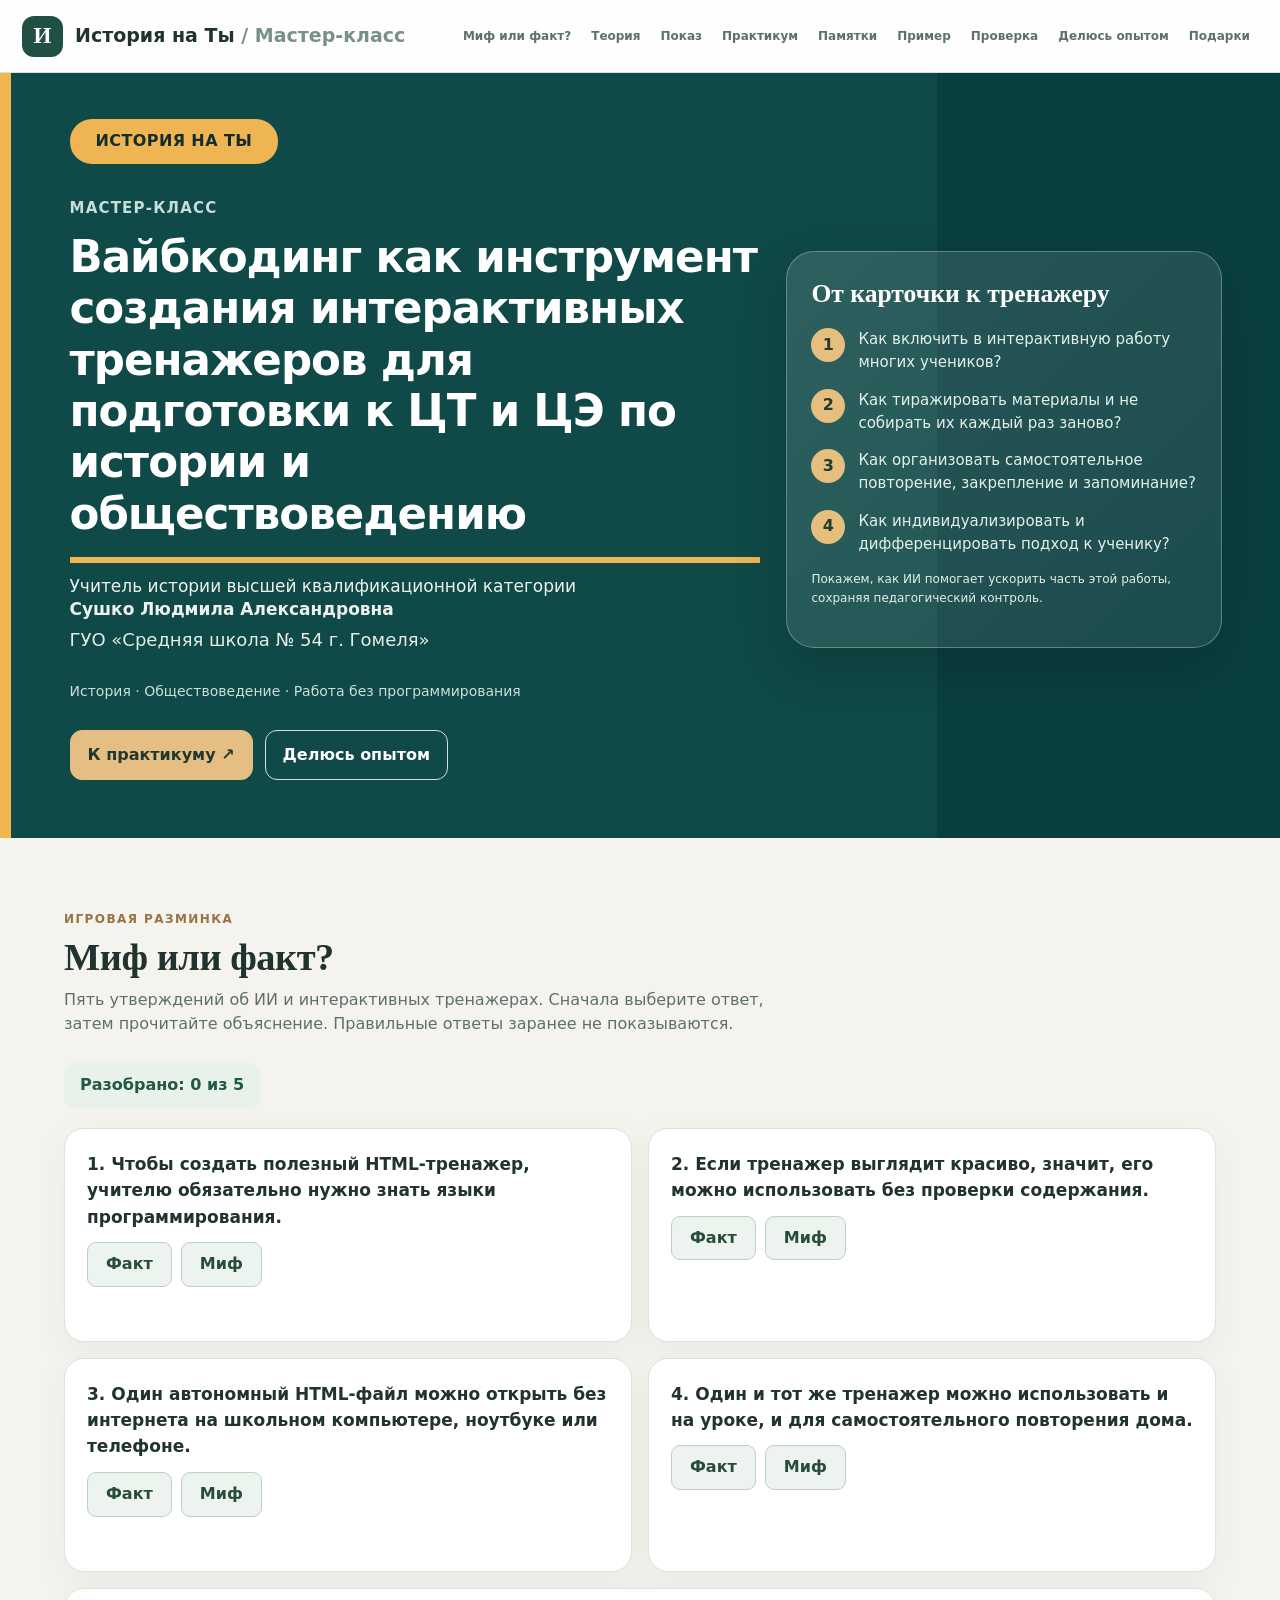
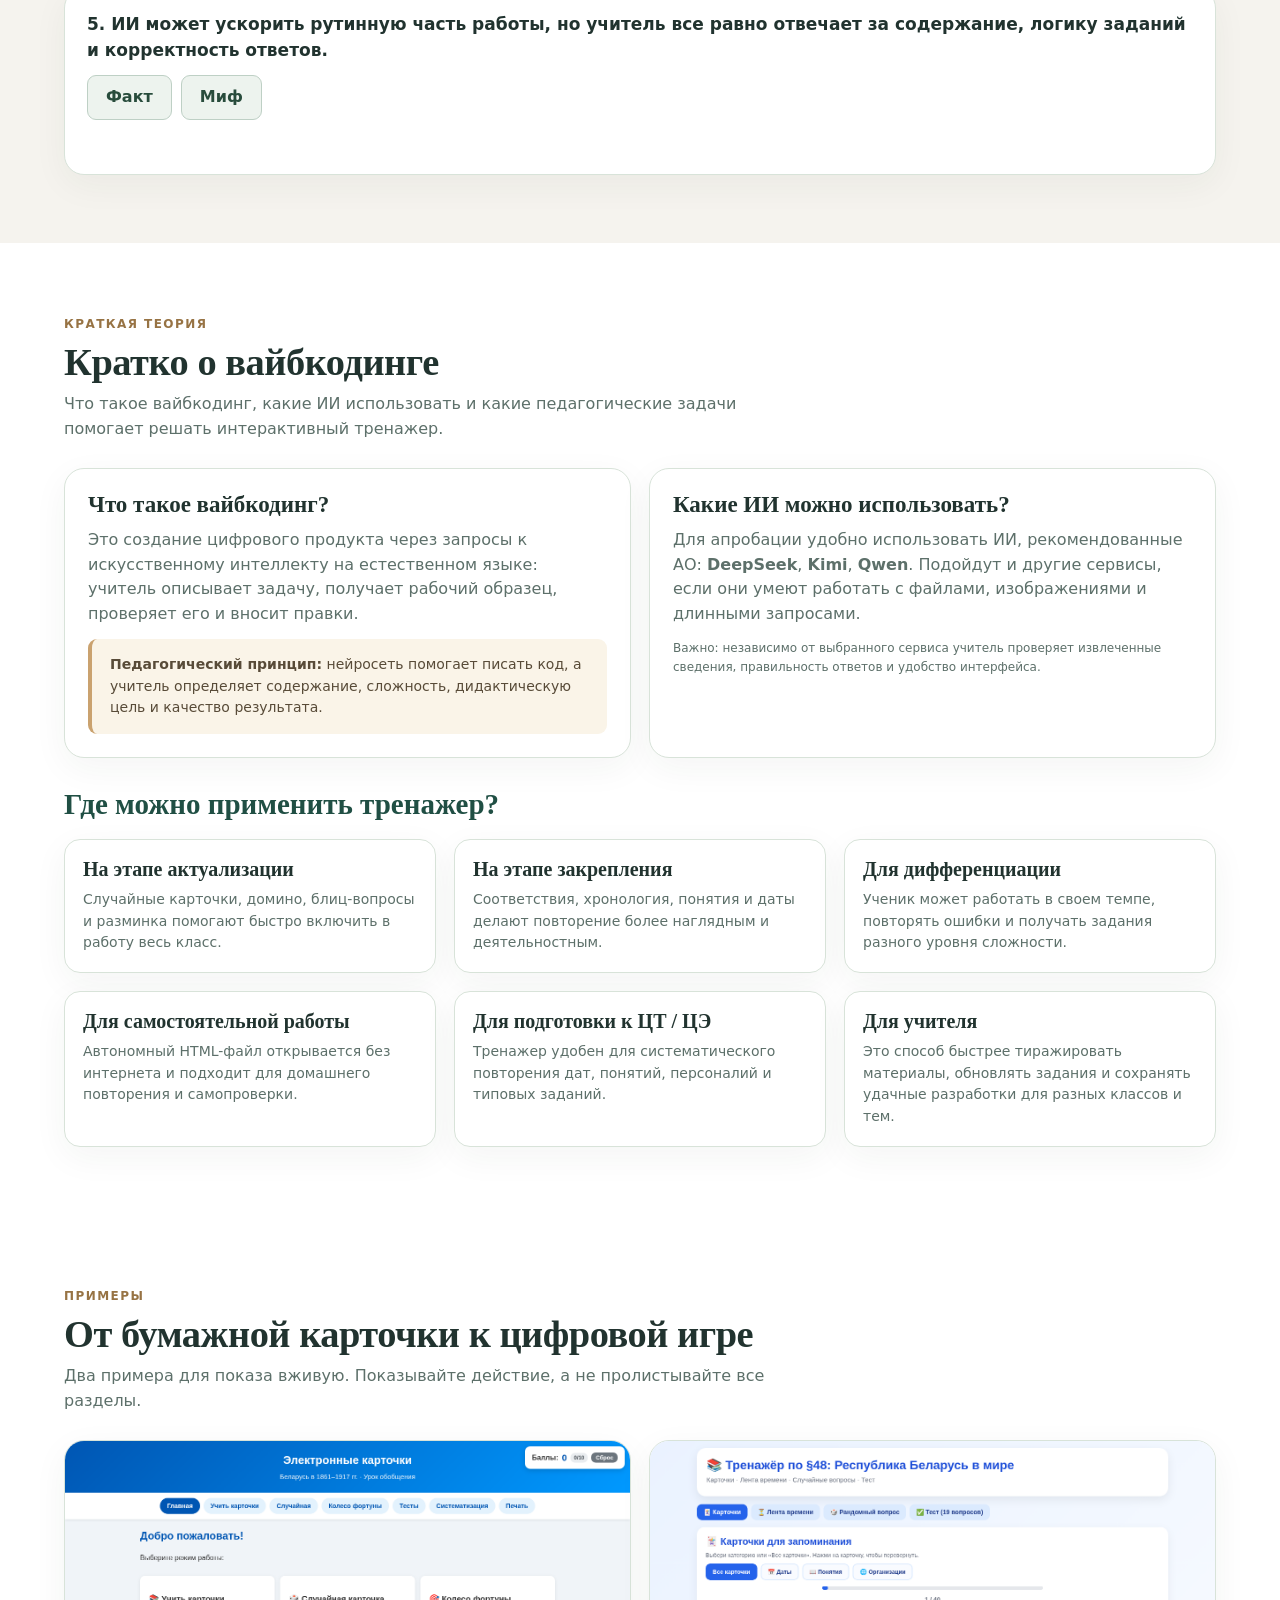
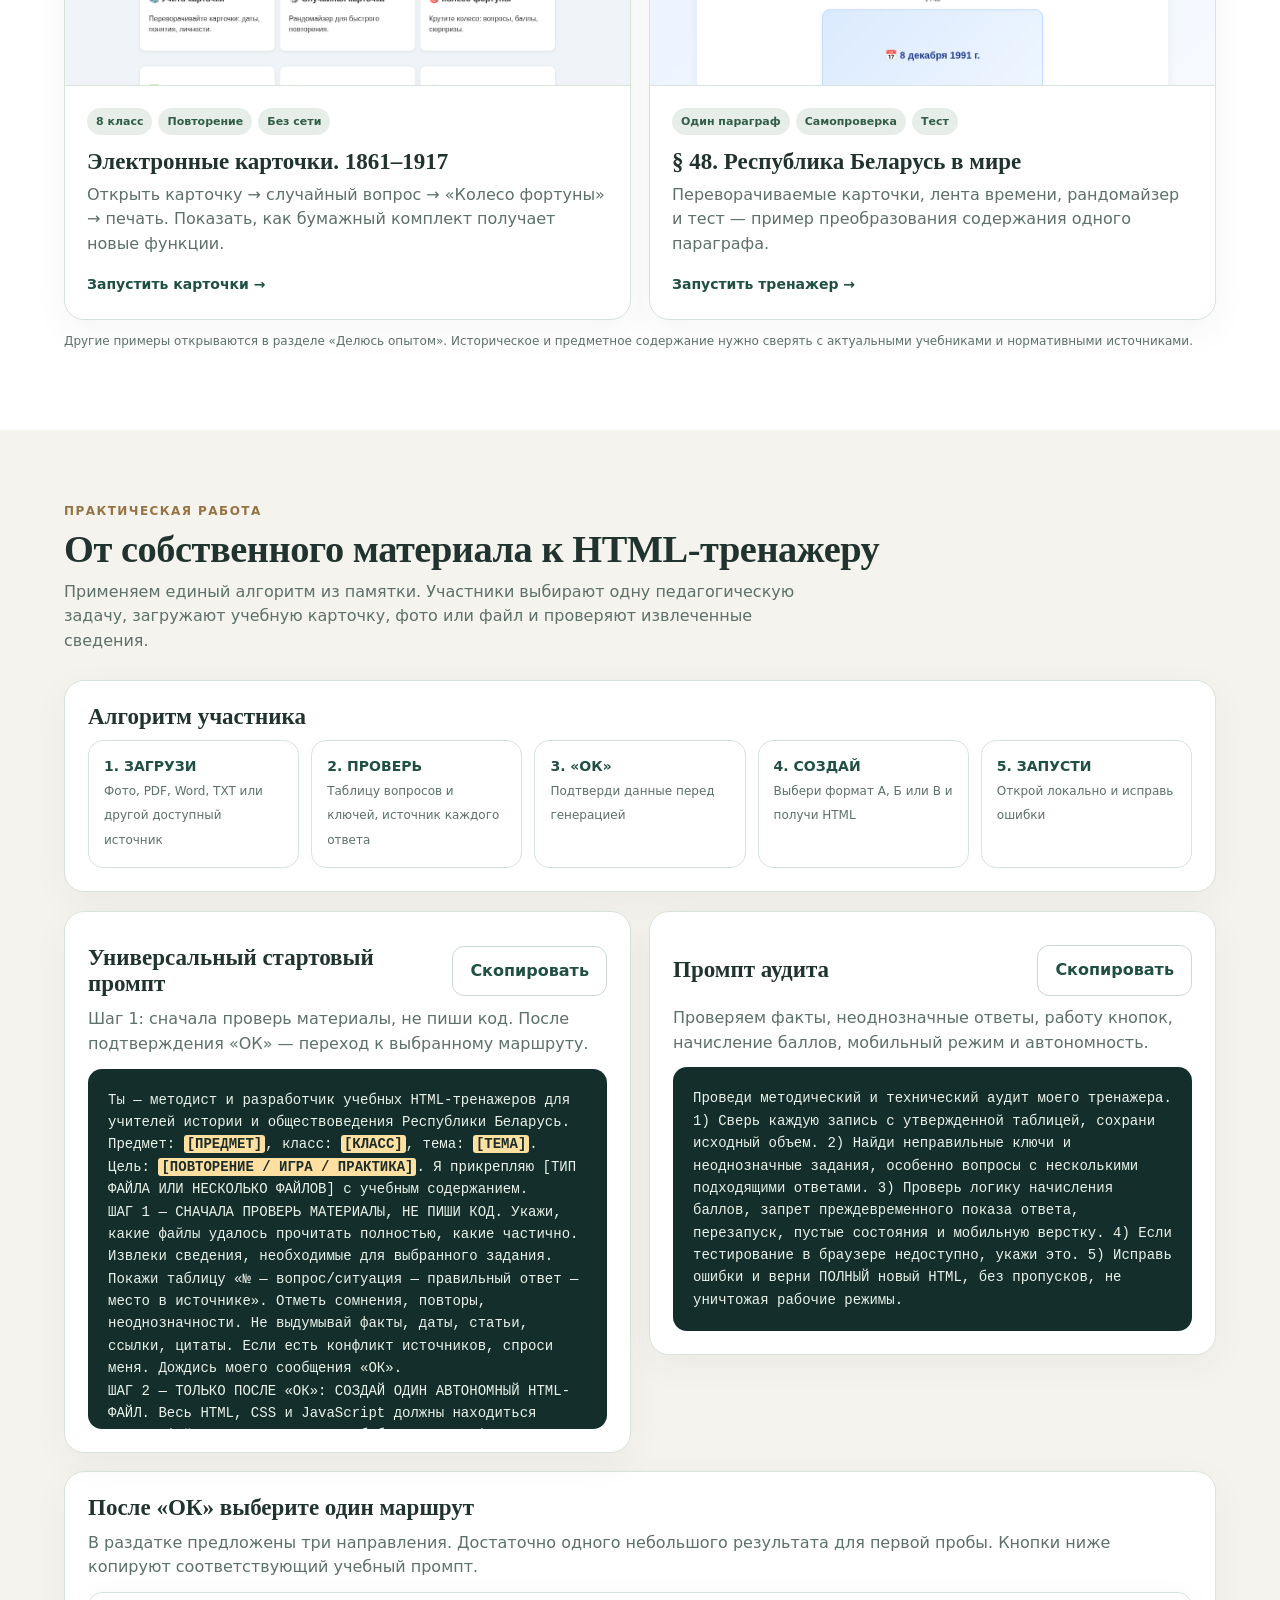
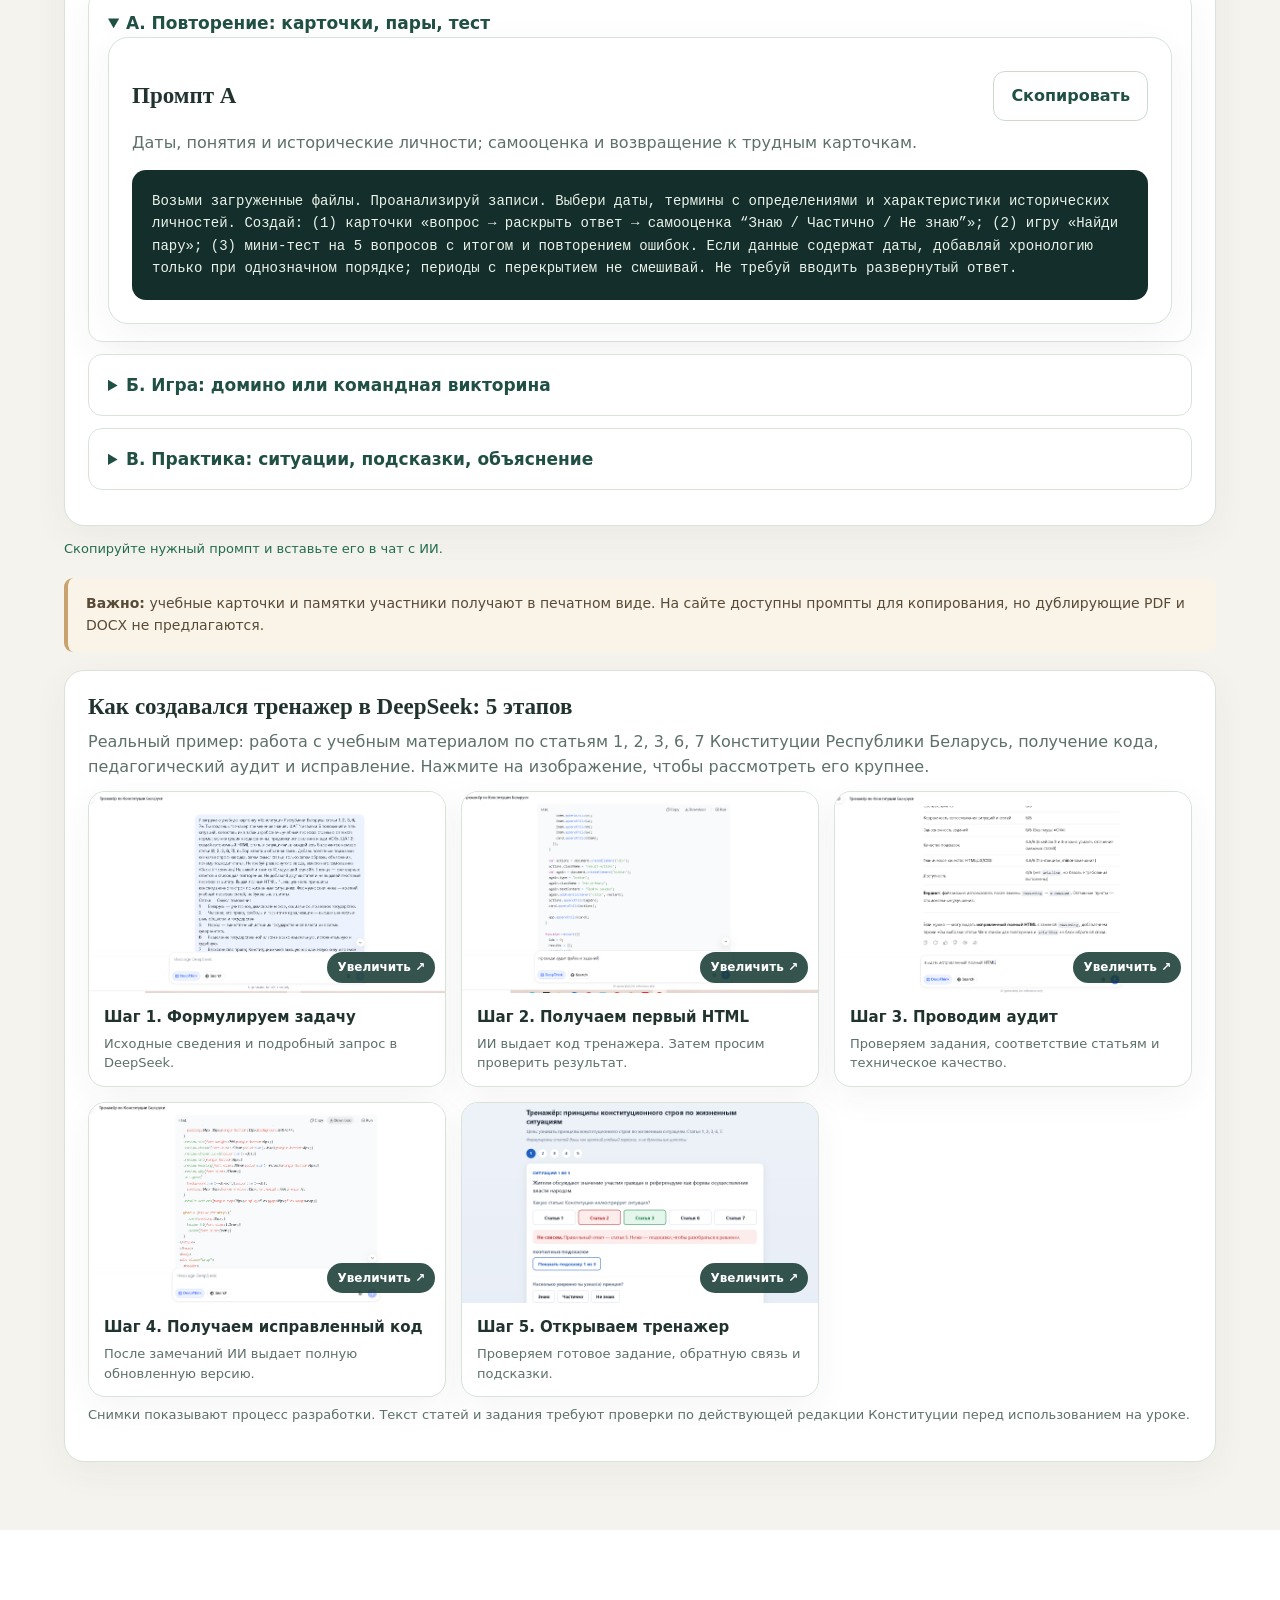
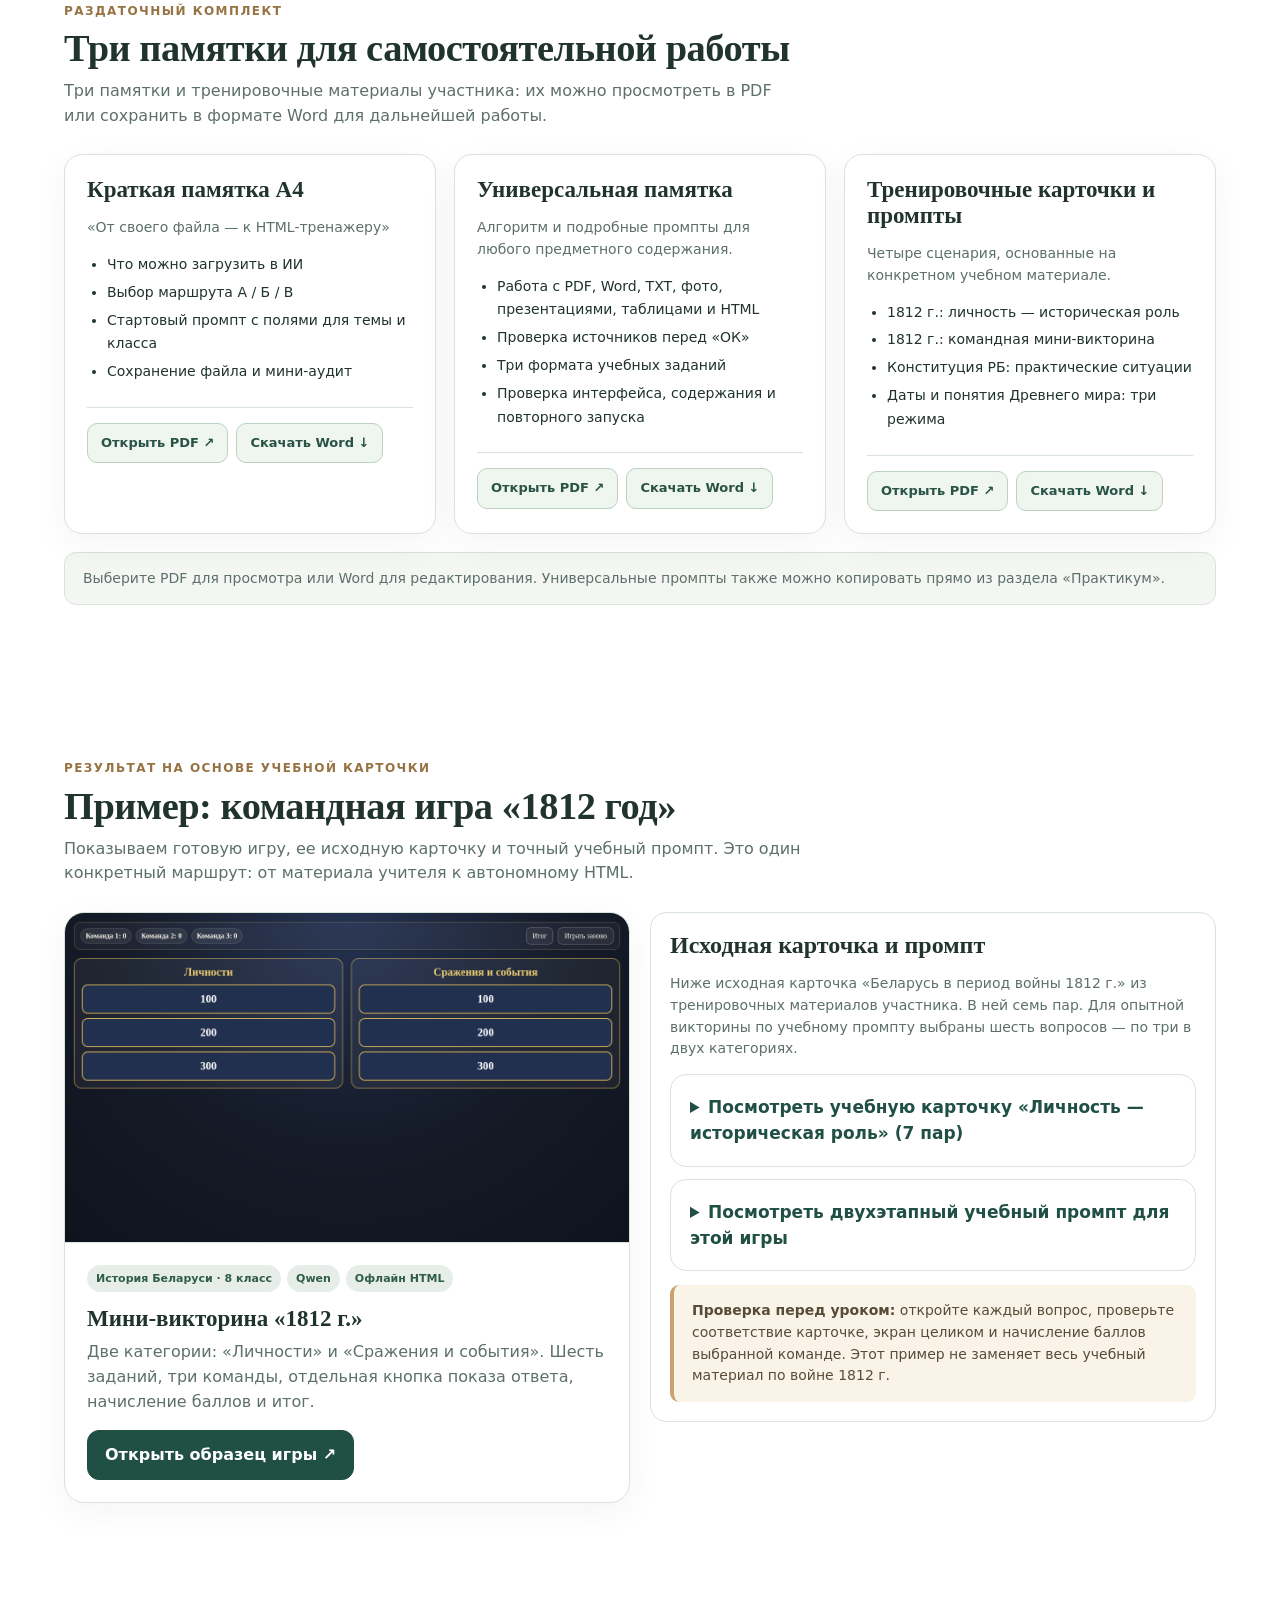
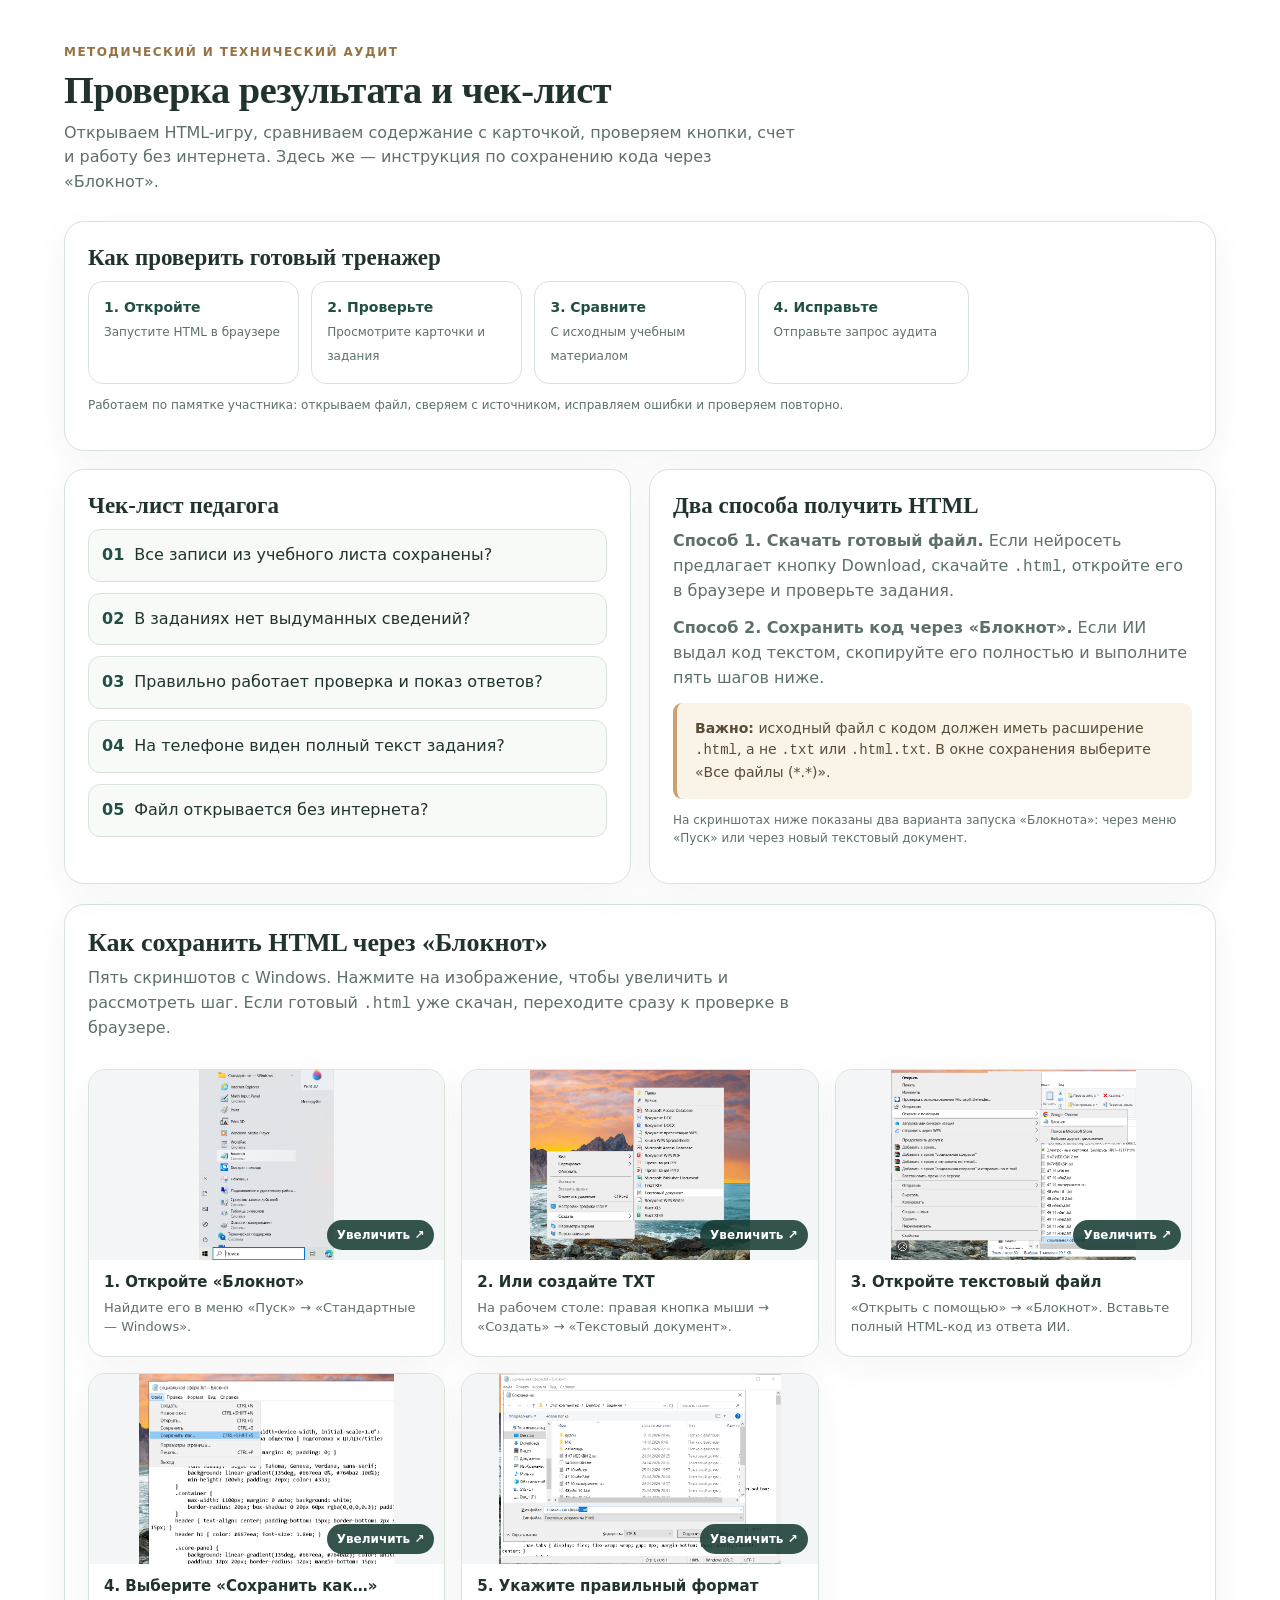
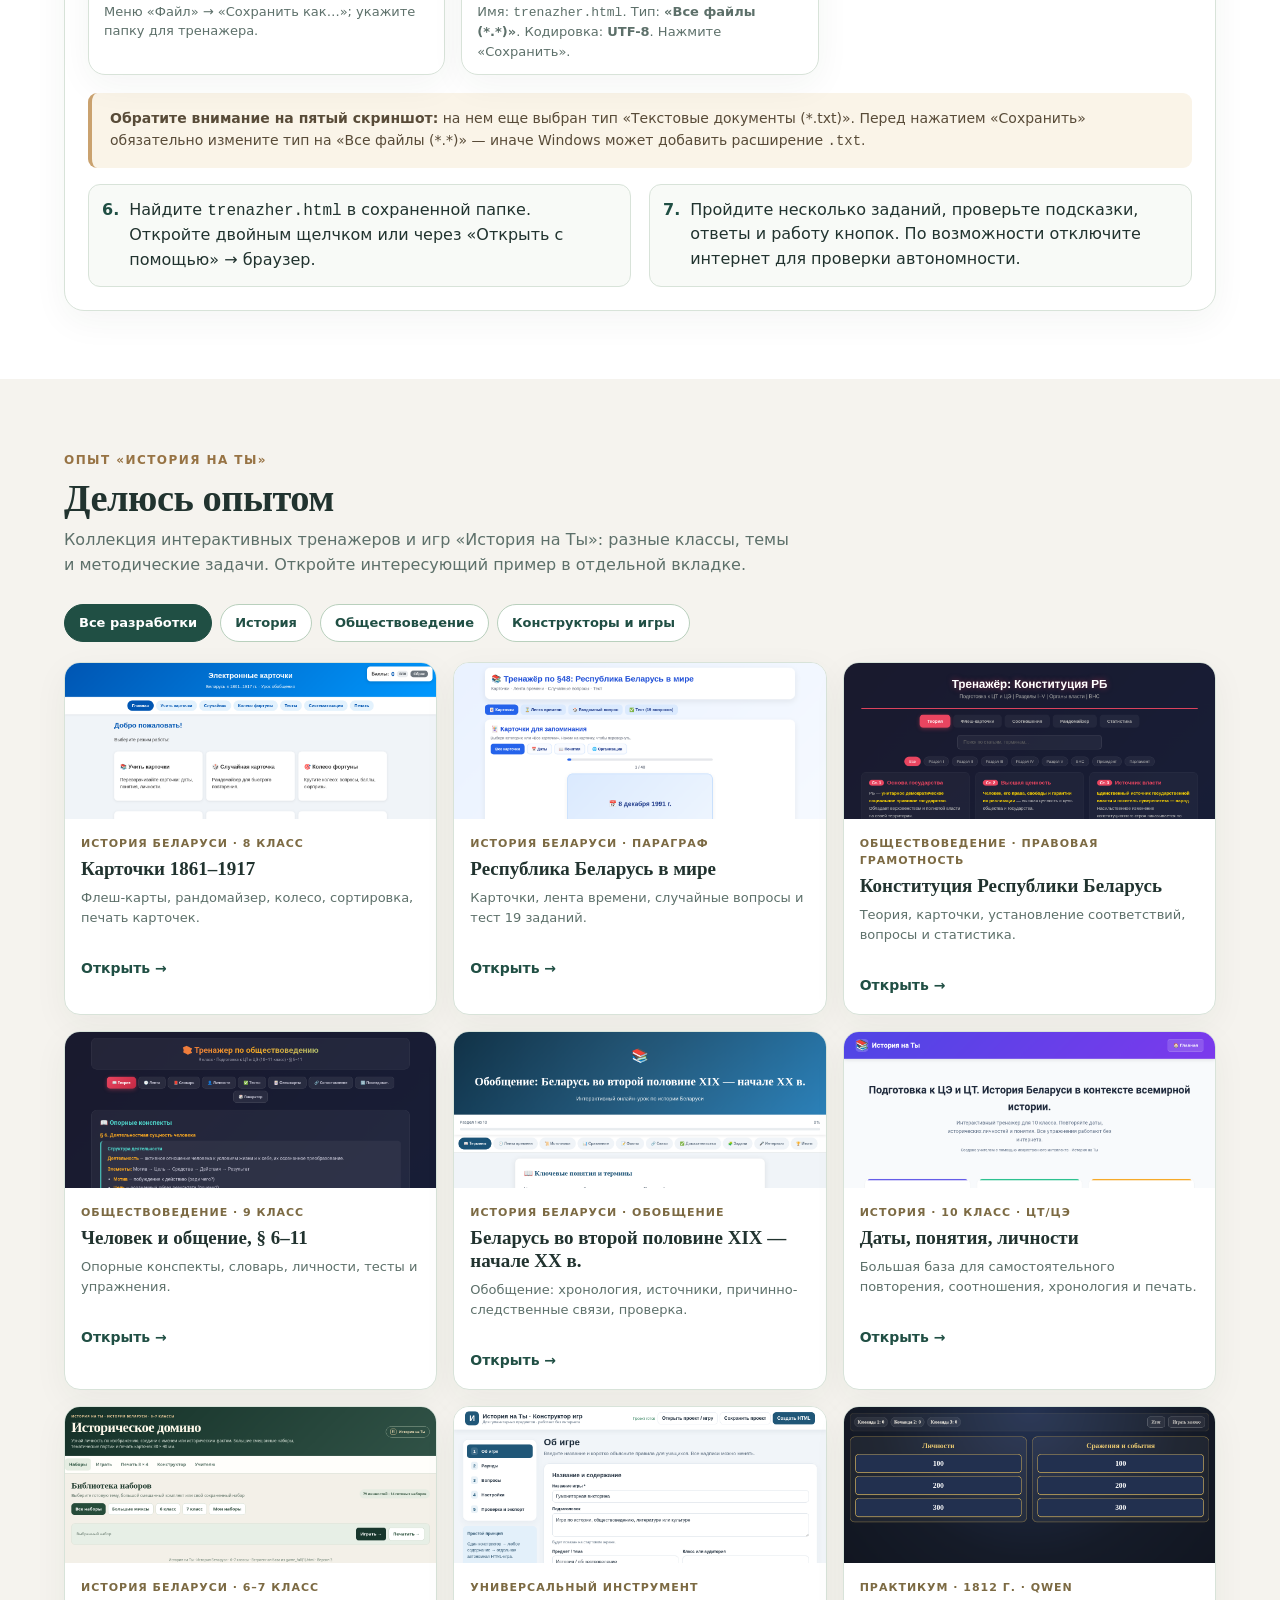
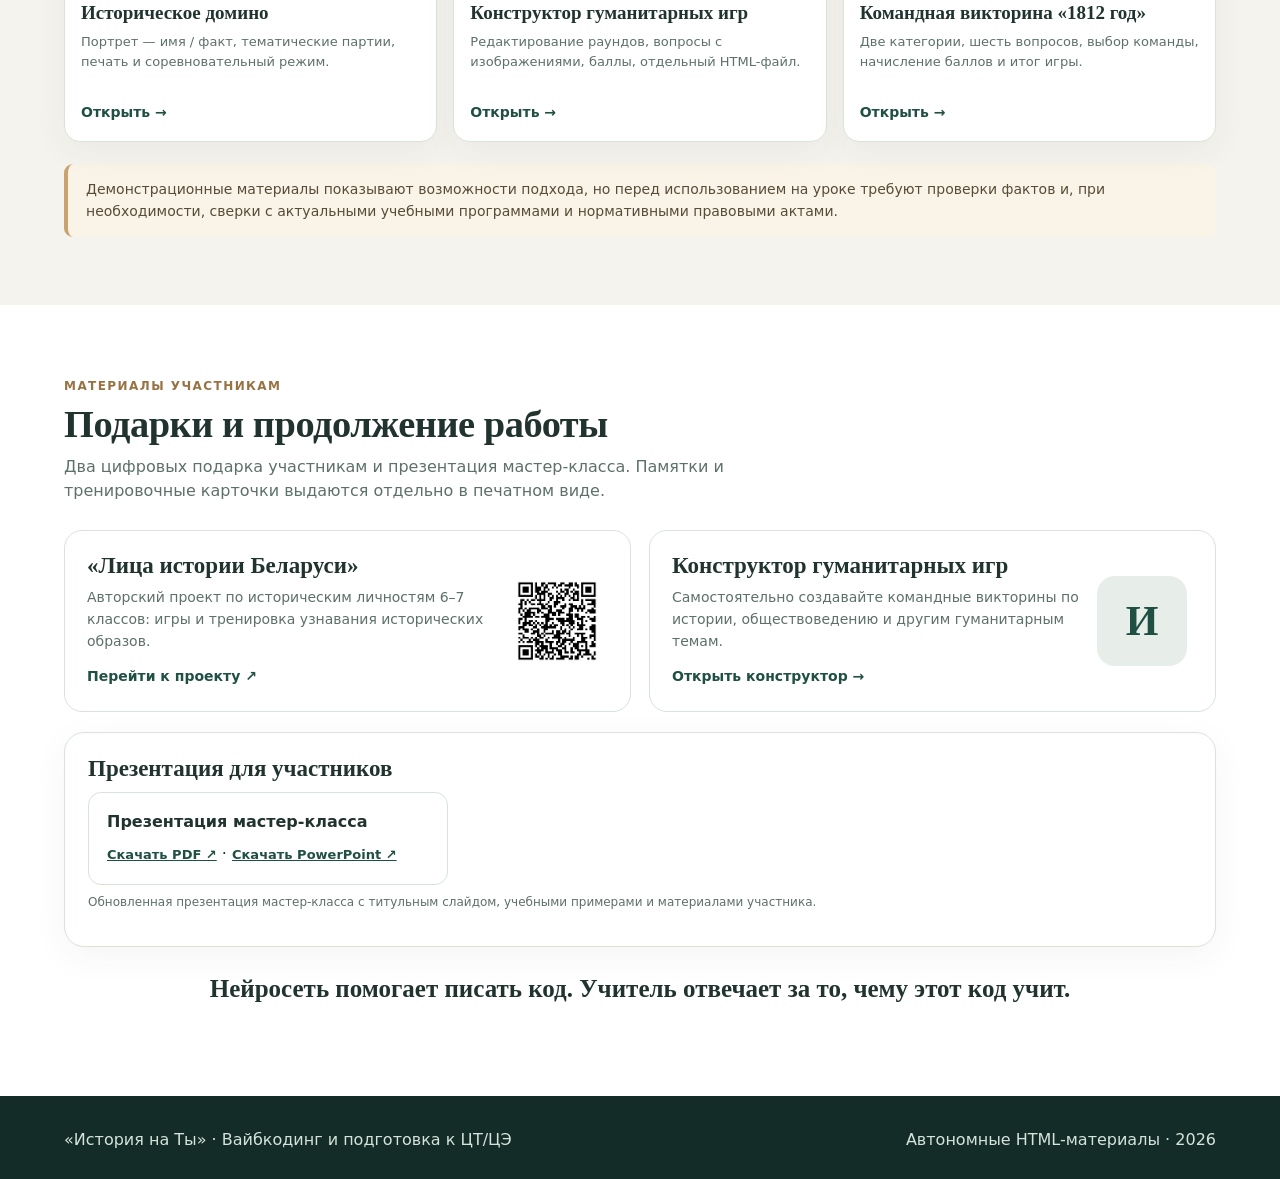
==== index.html @ 2a5e8c1b "Первая версия мастер-класса" ====
<!doctype html>
<html lang="ru">
<head>
<meta charset="utf-8"/>
<meta content="width=device-width, initial-scale=1" name="viewport"/>
<meta content="#18342f" name="theme-color"/>
<title>Вайбкодинг · Сушко Людмила Александровна · История на Ты</title>
<meta content="Мастер-класс «Вайбкодинг»: практика с учебными карточками, образец Qwen «1812 год», галерея разработок, цифровые подарки и презентация." name="description"/>
<style>
:root{--bg:#f5f3ee;--paper:#fff;--ink:#21332f;--muted:#5d706a;--green:#204f44;--green2:#173b34;--pale:#e7eee9;--gold:#b48951;--goldp:#fcf5e7;--line:#d8e3d9;--ok:#226c4e;--bad:#a6443d;--sh:0 10px 35px #203c2b0d}*{box-sizing:border-box}html{scroll-behavior:smooth}body{margin:0;background:var(--bg);font:16px/1.55 system-ui,-apple-system,'Segoe UI',Arial,sans-serif;color:var(--ink)}a{color:var(--green)}button{font:inherit;cursor:pointer}button:focus-visible,a:focus-visible,input:focus-visible{outline:3px solid #d9b574;outline-offset:3px}img{max-width:100%}.wrap{max-width:1200px;margin:auto;padding:0 24px}.top{position:sticky;top:0;z-index:10;background:#fffefef6;backdrop-filter:blur(14px);border-bottom:1px solid var(--line)}.bar{min-height:72px;display:flex;justify-content:space-between;align-items:center;gap:20px}.brand{display:flex;align-items:center;gap:12px;color:var(--ink);text-decoration:none;font-weight:850;font-size:19px;white-space:nowrap}.brand .mark{background:var(--green);color:#fff;border-radius:12px;display:grid;place-items:center;width:41px;height:41px;font:700 23px Georgia,serif}nav{display:flex;gap:4px;flex-wrap:wrap;justify-content:end}nav a{font-weight:700;font-size:13px;padding:10px 11px;border-radius:9px;text-decoration:none;color:var(--muted)}nav a:hover{background:var(--pale);color:var(--ink)}.hero{background:radial-gradient(circle at 92% 30%,#46745e 0%,#21473d 31%,#172e2c 77%);color:white;padding:76px 0 78px;overflow:hidden}.heroGrid{display:grid;grid-template-columns:minmax(0,1.25fr) minmax(260px,.75fr);align-items:center;gap:34px}.eyebrow{text-transform:uppercase;letter-spacing:.16em;color:#ddc296;font-size:12px;font-weight:800}.hero h1{font:700 clamp(35px,4.6vw,58px)/1.12 Georgia,'Times New Roman',serif;letter-spacing:-.015em;max-width:800px;margin:16px 0 19px}.hero p{font-size:18px;color:#e4eee5;max-width:710px}.heroBtn{display:flex;gap:12px;flex-wrap:wrap;margin-top:27px}.btn{display:inline-flex;justify-content:center;align-items:center;gap:9px;padding:12px 17px;border-radius:12px;background:var(--green);border:1px solid var(--green);text-decoration:none;color:white;font-weight:800;min-height:46px;transition:transform .15s}.btn:hover{transform:translateY(-1px)}.btn.gold{background:#e4be83;color:#21382f;border-color:#e4be83}.btn.outline{background:transparent;border-color:#d4e0d9;color:white}.btn.light{background:#fff;border-color:#cbdace;color:var(--green)}.heroNote{background:#ffffff10;border:1px solid #ffffff35;border-radius:24px;padding:25px;box-shadow:0 20px 50px #0918123d}.heroNote strong{font:700 23px Georgia,serif;display:block;margin-bottom:18px}.pillRow{display:flex;align-items:center;gap:9px;margin:12px 0;color:#e4f0e7}.stepDot{background:#e6be7e;color:#263b30;border-radius:100px;width:31px;height:31px;display:grid;place-items:center;font-weight:850;flex:0 0 auto}.tiny{font-size:12px;color:var(--muted)}.section{padding:68px 0;scroll-margin-top:70px}.section.alt{background:#fff}.sectionHead{display:flex;justify-content:space-between;align-items:end;gap:20px;margin-bottom:26px}.sectionHead h2{font:700 clamp(27px,3vw,39px)/1.18 Georgia,serif;letter-spacing:-.012em;margin:4px 0 7px}.sectionHead p{color:var(--muted);margin:0;max-width:740px}.kicker{font-size:12px;letter-spacing:.12em;text-transform:uppercase;color:#977344;font-weight:800}.grid2{display:grid;grid-template-columns:repeat(2,minmax(0,1fr));gap:18px}.grid3{display:grid;grid-template-columns:repeat(3,minmax(0,1fr));gap:18px}.panel{background:var(--paper);border:1px solid var(--line);border-radius:20px;padding:23px;box-shadow:var(--sh)}.panel h3{margin:0 0 10px;font:700 23px Georgia,serif}.panel p{margin:8px 0 12px;color:var(--muted)}.quizGrid{display:grid;grid-template-columns:1fr 1fr;gap:22px}.question{background:#fff;border:1px solid var(--line);border-radius:18px;padding:22px;margin-bottom:12px}.question:last-child{margin-bottom:0}.question h3{font-size:17px;margin:0 0 12px}.opts{display:flex;gap:9px;flex-wrap:wrap}.opt{background:#edf3ee;color:#284c3c;border:1px solid #bed0c5;padding:9px 18px;font-weight:800;border-radius:9px}.opt.selected.good{background:#e2f4e7;color:#1c633f;border-color:#54ae7c}.opt.selected.bad{background:#fce9e6;color:#903b32;border-color:#d2857e}.feedback{font-size:14px;margin:12px 0 0;color:var(--muted);min-height:20px}.featureCard{overflow:hidden;border:1px solid var(--line);border-radius:20px;background:#fff;box-shadow:var(--sh)}.featureCard img{width:100%;height:245px;object-fit:cover;object-position:top;border-bottom:1px solid var(--line);display:block}.featureBody{padding:22px}.featureBody h3{font:700 23px Georgia,serif;margin:0 0 8px}.featureBody p{color:var(--muted);margin:0 0 15px}.tags{display:flex;flex-wrap:wrap;gap:6px;margin-bottom:14px}.tag{font-size:11px;background:var(--pale);padding:5px 9px;border-radius:30px;color:#2f5d47;font-weight:800}.link{display:inline-flex;gap:7px;align-items:center;font-weight:800;font-size:14px;text-decoration:none}.link:hover{text-decoration:underline}.checkList{display:grid;gap:11px}.check{background:#f8faf7;border:1px solid var(--line);border-radius:12px;padding:13px;display:flex;gap:10px;align-items:start}.check b{color:var(--green)}.workflow{display:grid;grid-template-columns:repeat(5,1fr);gap:12px}.workflowItem{border:1px solid var(--line);border-radius:15px;padding:15px;background:#fff}.workflowItem b{display:block;color:var(--green);font-size:14px}.workflowItem span{font-size:12px;color:var(--muted)}.photo{border:1px solid var(--line);background:#fff;padding:12px;border-radius:17px;box-shadow:var(--sh)}.photo img{width:100%;height:auto;display:block;border-radius:9px}.promptText{white-space:pre-wrap;background:#142e2b;color:#eaf3e9;padding:20px;border-radius:14px;font:14px/1.6 ui-monospace,SFMono-Regular,Consolas,monospace;max-height:360px;overflow:auto}.promptAct{display:flex;justify-content:space-between;align-items:center;gap:10px;margin:10px 0}.promptAct h3{margin:0}.state{font-size:13px;color:var(--ok)}.audit{display:grid;grid-template-columns:1fr 1fr;gap:14px}.audit .check{background:#fff}.examplesHead{display:flex;justify-content:space-between;align-items:center;gap:12px;flex-wrap:wrap}.filterBtns{display:flex;gap:8px;flex-wrap:wrap;margin-bottom:20px}.filterBtn{border:1px solid #b9d0bd;background:#fff;color:var(--green);padding:8px 14px;border-radius:100px;font-size:13px;font-weight:800}.filterBtn.active{background:var(--green);border-color:var(--green);color:#fff}.exampleGrid{display:grid;grid-template-columns:repeat(3,minmax(0,1fr));gap:16px}.example{border:1px solid var(--line);border-radius:16px;overflow:hidden;background:#fff;box-shadow:var(--sh)}.example img{display:block;width:100%;height:156px;object-fit:cover;object-position:top}.exBody{padding:16px}.exBody .miniTag{font-size:11px;letter-spacing:.09em;text-transform:uppercase;color:#7c6a43;font-weight:800}.exBody h3{font:700 19px/1.22 Georgia,serif;margin:5px 0 8px}.exBody p{font-size:13px;color:var(--muted);min-height:57px;margin:0 0 11px}.example[hidden]{display:none}.gift{padding:22px;border:1px solid var(--line);border-radius:18px;background:#fff;display:grid;grid-template-columns:1fr 96px;gap:13px;align-items:center}.gift h3{margin:0 0 8px;font:700 23px Georgia,serif}.gift p{color:var(--muted);margin:0 0 12px;font-size:14px}.gift .iconBig{width:90px;height:90px;display:grid;place-items:center;border-radius:18px;background:var(--pale);font:700 42px Georgia,serif;color:var(--green)}.gift img{max-width:90px;border-radius:10px}.files{display:grid;grid-template-columns:repeat(3,1fr);gap:12px}.file{background:#fff;padding:17px 18px;border:1px solid var(--line);border-radius:13px}.file b{display:block;margin-bottom:7px}.file a{font-size:13px;font-weight:750}.footer{background:#132c28;color:#d6e3da;padding:32px 0}.footer .wrap{display:flex;justify-content:space-between;gap:18px;flex-wrap:wrap}.note{padding:15px 18px;border-left:4px solid #caa26f;background:#faf4e8;border-radius:9px;color:#584b38;font-size:14px}.buttonlink{color:var(--green);text-decoration:none}.buttonlink:hover{text-decoration:underline}.skip{position:absolute;left:-9999px}.skip:focus{left:15px;top:12px;background:#fff;z-index:100;padding:6px}.sr{position:absolute;width:1px;height:1px;overflow:hidden;clip:rect(0 0 0 0)}
@media(max-width:1000px){nav{justify-content:start}.bar{flex-direction:column;align-items:stretch;padding:10px 0;gap:3px}nav{overflow-x:auto;flex-wrap:nowrap}.heroGrid{grid-template-columns:1fr}.heroNote{display:none}.exampleGrid,.grid3{grid-template-columns:repeat(2,1fr)}.workflow{grid-template-columns:repeat(3,1fr)}}
@media(max-width:680px){.wrap{padding:0 15px}.section{padding:48px 0}.hero{padding:52px 0}.hero h1{font-size:36px}.hero p{font-size:16px}.sectionHead{display:block}.grid2,.quizGrid,.audit,.exampleGrid,.grid3{grid-template-columns:1fr}.featureCard img{height:195px}.workflow{grid-template-columns:repeat(2,1fr)}.files{grid-template-columns:1fr}.bar{min-height:auto}.brand{font-size:16px}.brand .mark{width:35px;height:35px}.photo{max-width:440px}.gift{grid-template-columns:1fr auto}.gift img{width:66px}.gift .iconBig{width:66px;height:66px}.promptText{font-size:12px}.panel{padding:16px}}

.heroMeta{font-size:18px;color:#e4eee5;max-width:760px;margin:0 0 10px}
.heroAuthor{font-size:18px;color:#d8e4de;max-width:760px;margin:10px 0 0}
.placeholderShot{min-height:170px;display:grid;place-items:center;text-align:center;background:#f8faf7;border:1px dashed #b9d0bd;border-radius:12px;color:#5d706a;padding:18px;font-weight:600}
.benefitCard{background:#fff;border:1px solid var(--line);border-radius:16px;padding:18px;box-shadow:var(--sh)}
.benefitCard h3{margin:0 0 8px;font:700 20px Georgia,serif}
.benefitCard p{margin:0;color:var(--muted);font-size:14px}

/* Галерея генерации учебного тренажера */
.process-gallery{display:grid;grid-template-columns:repeat(3,minmax(0,1fr));gap:15px}
.process-card{min-width:0;background:#fff;border:1px solid var(--line);border-radius:17px;overflow:hidden;box-shadow:var(--sh)}
.process-thumb{width:100%;border:0;display:block;padding:0;background:#eef2f7;cursor:zoom-in;text-align:left;position:relative}
.process-thumb img{display:block;width:100%;aspect-ratio:16/9;object-fit:cover;object-position:top;transition:transform .2s}
.process-thumb:hover img{transform:scale(1.02)}
.zoom-mark{position:absolute;right:10px;bottom:10px;background:#173b34de;color:#fff;border-radius:30px;padding:6px 10px;font-size:12px;font-weight:700}
.process-desc{padding:13px 15px}
.process-desc h4{margin:0 0 5px;font-size:15px}
.process-desc p{margin:0;font-size:13px;color:var(--muted);line-height:1.5}
.gallery-help{font-size:13px;color:var(--muted);margin:13px 0 0}
.screen-dialog{position:fixed;inset:3vh 2vw;width:96vw;max-width:1560px;height:94vh;max-height:94vh;padding:0;background:#fff;border:1px solid var(--line);border-radius:18px;box-shadow:0 25px 80px #0e201fa3;overflow:hidden}
.screen-dialog::backdrop{background:#10231fd6;backdrop-filter:blur(2px)}
.viewer-shell{height:100%;display:flex;flex-direction:column}
.viewer-head{display:flex;align-items:center;justify-content:space-between;gap:15px;padding:11px 14px;border-bottom:1px solid var(--line)}
.viewer-head h3{margin:0;font-size:17px}
.viewer-actions{display:flex;gap:8px;align-items:center}
.viewer-actions button{border:1px solid var(--line);background:#f2f6f3;border-radius:10px;padding:8px 12px;min-width:44px;font-weight:800;color:var(--green)}
.viewer-img-wrap{flex:1;min-height:0;overflow:auto;display:grid;place-items:center;background:#f0f3f7}
.viewer-img-wrap img{display:block;width:auto;max-width:100%;height:auto;max-height:100%;object-fit:contain}
.viewer-caption{padding:9px 15px;border-top:1px solid var(--line);color:var(--muted);font-size:13px}
.saveGallery .process-thumb img{aspect-ratio:16/9}
.saveWorkflow{grid-template-columns:repeat(4,minmax(0,1fr))}
@media(max-width:900px){.process-gallery{grid-template-columns:repeat(2,minmax(0,1fr))}.saveWorkflow{grid-template-columns:repeat(2,minmax(0,1fr))}}
@media(max-width:560px){.process-gallery{grid-template-columns:1fr}.screen-dialog{inset:1vh 1vw;width:98vw;height:98vh;max-height:98vh;border-radius:9px}.viewer-head h3{font-size:14px}.viewer-actions button{padding:7px 8px;min-width:37px}}

/* Галерея: создание HTML через Блокнот */
.notepadGallery{grid-template-columns:repeat(3,minmax(0,1fr));gap:16px}
.notepadGallery .process-thumb img{width:100%;height:190px;aspect-ratio:auto;object-fit:contain;object-position:center;background:#f3f5f7}
.notepadGallery .process-desc h4{line-height:1.3}
.notepadGallery .process-desc p{min-height:3.5em}
@media(max-width:850px){.notepadGallery{grid-template-columns:repeat(2,minmax(0,1fr))}}
@media(max-width:550px){.notepadGallery{grid-template-columns:1fr}.notepadGallery .process-thumb img{height:215px}}

/* Edits for the workshop's final printed participant materials. */
.promptText mark {background:#ffe0a1;color:#1c2d28;padding:1px 3px;border-radius:3px;font-weight:850}
.learnPath{padding:17px 19px;border:1px solid var(--line);border-radius:14px;background:#fff;margin-bottom:12px}
.learnPath summary{cursor:pointer;font-weight:800;color:var(--green);font-size:17px}
.learnPath[open]{box-shadow:var(--sh)}
.learnPath .promptText{margin-top:14px}
.siteTable{border-collapse:collapse;width:100%;font-size:14px}
.siteTable td,.siteTable th{border-bottom:1px solid var(--line);padding:10px 12px;text-align:left;vertical-align:top}
.siteTable th{color:var(--green);background:#edf2ed}
.siteTable tr:nth-child(even) td{background:#f9fbf7}
.sourceDetails{margin-top:20px;border:1px solid var(--line);border-radius:16px;background:white;padding:19px}
.sourceDetails summary{cursor:pointer;color:var(--green);font-weight:850;font-size:17px}
.sourceDetails p{font-size:14px;color:var(--muted)}
.handoutCard{background:white;border:1px solid var(--line);border-radius:18px;padding:22px;box-shadow:var(--sh)}
.handoutCard h3{font:700 23px Georgia,serif;margin:0 0 9px}
.handoutCard p{font-size:14px;color:var(--muted)}
.handoutCard ul{padding-left:20px;font-size:14px;line-height:1.7}
.handoutCard li{padding-bottom:4px}
.giftNotice{padding:15px 18px;background:#f3f6f2;border:1px solid var(--line);border-radius:12px;color:var(--muted);font-size:14px}
@media(max-width:680px){.siteTable{font-size:12px}.siteTable td,.siteTable th{padding:8px}.promptText{font-size:12px}.handoutCard{padding:18px}}

.grid2 > *, .grid3 > *, .panel, .featureCard{min-width:0}
@media(max-width:680px){#trainer .workflow{grid-template-columns:repeat(2,minmax(0,1fr))}}

/* V6: титульный экран по образцу презентации и интерактивная разминка */
header.top .wrap{max-width:1500px;padding-left:22px;padding-right:22px}
nav a{white-space:nowrap;padding:9px 8px;font-size:12px}
@media(max-width:1000px){header.top .wrap{padding-left:15px;padding-right:15px}nav{overflow-x:auto;flex-wrap:nowrap;justify-content:flex-start}nav a{flex:0 0 auto;white-space:nowrap}}

.hero{background:#0f4948!important;position:relative;border-left:11px solid #f1b64f;padding:46px 0 58px!important}
.hero::after{content:"";pointer-events:none;position:absolute;inset:0 0 0 73%;background:#052f33;opacity:.37}
.hero .wrap{position:relative;z-index:1}
.heroGrid{grid-template-columns:minmax(0,1.23fr) minmax(325px,.77fr);gap:22px;align-items:center}
.heroBrand{display:inline-flex;align-items:center;background:#efb552;color:#152d2a;font-weight:850;padding:10px 26px;border-radius:22px;margin-bottom:33px;font-size:16px;letter-spacing:.025em}
.hero .eyebrow{font-size:15px;color:#c8ddda;letter-spacing:.08em;font-weight:850}
.hero h1{font:800 clamp(29px,3.4vw,48px)/1.18 system-ui,-apple-system,'Segoe UI',Arial,sans-serif;letter-spacing:-.022em;max-width:800px;margin:12px 0 15px;color:#fff}
.heroAuthor{font-size:17px!important;color:#edf2ef!important;line-height:1.37;margin:9px 0 0!important}
.heroAffiliation{font-size:15px;color:#d4e9e6;margin:4px 0 0}
.heroGoldLine{width:100%;height:6px;max-width:690px;background:#efb552;margin:17px 0 12px}
.heroTagline{font-size:14px!important;color:#ccdfda!important;margin-top:26px;line-height:1.65}
.heroNote{background:linear-gradient(135deg,#ffffff20,#ffffff12);border:1px solid #d9e3d657;padding:27px 24px;border-radius:28px;position:relative;z-index:1}
.heroNote strong{font-size:clamp(21px,2vw,30px);margin:0 0 19px}
.pillRow{gap:13px;margin:14px 0;align-items:flex-start;font-size:15px;line-height:1.55}
.stepDot{width:34px;height:34px;font-size:16px}
.heroNote p{font-size:12px!important;line-height:1.6}
.mythCards{display:grid;grid-template-columns:repeat(2,minmax(0,1fr));gap:16px}
.mythCards .question{margin:0!important;height:100%;box-shadow:var(--sh);border-radius:20px}
.mythCards .question:nth-child(5){grid-column:1/-1}
.mythCards .question h3{font-size:17px;line-height:1.55}
.mythCounter{background:#e9f1eb;color:#215944;padding:10px 16px;border-radius:10px;font-weight:750;display:inline-block;margin:0 0 20px}
.theoryUseTitle{margin:30px 0 16px;font:700 29px Georgia,serif;color:var(--green)}
.handoutAction{display:flex;gap:8px;flex-wrap:wrap;margin-top:19px;padding-top:15px;border-top:1px solid var(--line)}
.handoutAction a{font-size:13px;font-weight:800;text-decoration:none;border:1px solid #bdd1c1;background:#eff5ef;color:#285346;padding:9px 13px;border-radius:10px}
.handoutAction a:hover{background:#dcebe0}
.exampleSplit{display:grid;grid-template-columns:minmax(0,1fr) minmax(0,1fr);gap:20px;align-items:start}
.exampleSplit .sourceDetails{margin-top:0}
.exampleSplit .sourceDetails details{margin-top:12px}
.exampleSplit .featureCard img{height:auto;max-height:330px}
.exampleKicker{display:inline-block;padding:5px 10px;border-radius:9px;background:#edf5ed;color:#225f45;font-size:12px;font-weight:750}
.verificationGrid{display:grid;grid-template-columns:1fr 1fr;gap:16px}
@media(max-width:1000px){.heroGrid{grid-template-columns:1fr 1fr;gap:16px}.hero h1{font-size:clamp(29px,3.6vw,44px)}.heroBrand{margin-bottom:22px}.exampleSplit{grid-template-columns:1fr}}
@media(max-width:740px){.hero{padding:36px 0 45px!important}.heroGrid{grid-template-columns:1fr}.heroNote{display:block!important;margin-top:10px;padding:20px}.heroNote .pillRow{font-size:14px}.hero::after{display:none}.hero h1{font-size:clamp(29px,7vw,37px)}.heroBrand{font-size:13px;margin-bottom:20px}.heroAuthor{font-size:15px!important}.heroAffiliation{font-size:14px}.hero .eyebrow{font-size:13px}.mythCards,.verificationGrid{grid-template-columns:1fr}.mythCards .question:nth-child(5){grid-column:auto}.exampleSplit{grid-template-columns:1fr}}
</style>
</head>
<body>
<a class="skip" href="#home">К материалам</a>
<header class="top"><div class="wrap bar"><a class="brand" href="#home"><span class="mark">И</span><span>История на Ты <span style="color:#779185;font-weight:550">/ Мастер-класс</span></span></a><nav aria-label="Разделы сайта"><a href="#myth">Миф или факт?</a><a href="#theory">Теория</a><a href="#showcase">Показ</a><a href="#practice">Практикум</a><a href="#handouts">Памятки</a><a href="#example">Пример</a><a href="#verification">Проверка</a><a href="#examples">Делюсь опытом</a><a href="#gifts">Подарки</a></nav></div></header>
<main id="home">
<section class="hero"><div class="wrap heroGrid"><div><div class="heroBrand">ИСТОРИЯ НА ТЫ</div>
<div class="eyebrow">МАСТЕР-КЛАСС</div>
<h1>Вайбкодинг как инструмент создания интерактивных тренажеров для подготовки к ЦТ и ЦЭ по истории и обществоведению</h1>
<div aria-hidden="true" class="heroGoldLine"></div>
<p class="heroAuthor">Учитель истории высшей квалификационной категории<br/><b>Сушко Людмила Александровна</b></p>
<p class="heroAffiliation">ГУО «Средняя школа № 54 г. Гомеля»</p>
<p class="heroTagline">История · Обществоведение · Работа без программирования</p>
<div class="heroBtn"><a class="btn gold" href="#practice">К практикуму ↗</a><a class="btn outline" href="#examples">Делюсь опытом</a></div></div><aside class="heroNote"><strong>От карточки к тренажеру</strong>
<div class="pillRow"><span class="stepDot">1</span><span>Как включить в интерактивную работу многих учеников?</span></div>
<div class="pillRow"><span class="stepDot">2</span><span>Как тиражировать материалы и не собирать их каждый раз заново?</span></div>
<div class="pillRow"><span class="stepDot">3</span><span>Как организовать самостоятельное повторение, закрепление и запоминание?</span></div>
<div class="pillRow"><span class="stepDot">4</span><span>Как индивидуализировать и дифференцировать подход к ученику?</span></div>
<p>Покажем, как ИИ помогает ускорить часть этой работы, сохраняя педагогический контроль.</p></aside></div></section>
<section class="section" id="myth"><div class="wrap"><div class="sectionHead"><div><span class="kicker">Игровая разминка</span><h2>Миф или факт?</h2><p>Пять утверждений об ИИ и интерактивных тренажерах. Сначала выберите ответ, затем прочитайте объяснение. Правильные ответы заранее не показываются.</p></div></div><div aria-live="polite" class="mythCounter" id="mythProgress">Разобрано: 0 из 5</div><div class="mythCards" id="mythQuestions"><div class="question" data-right="false"><h3>1. Чтобы создать полезный HTML-тренажер, учителю обязательно нужно знать языки программирования.</h3><div class="opts"><button class="opt" data-answer="true">Факт</button><button class="opt" data-answer="false">Миф</button></div><p aria-live="polite" class="feedback"></p><span class="sr" data-explain="Учитель может описать задачу обычными словами. Главное — ясно понимать учебную цель и проверить результат."></span></div><div class="question" data-right="false"><h3>2. Если тренажер выглядит красиво, значит, его можно использовать без проверки содержания.</h3><div class="opts"><button class="opt" data-answer="true">Факт</button><button class="opt" data-answer="false">Миф</button></div><p aria-live="polite" class="feedback"></p><span class="sr" data-explain="Красивый интерфейс не гарантирует правильных дат, определений и ответов. Педагогическая проверка обязательна."></span></div><div class="question" data-right="true"><h3>3. Один автономный HTML-файл можно открыть без интернета на школьном компьютере, ноутбуке или телефоне.</h3><div class="opts"><button class="opt" data-answer="true">Факт</button><button class="opt" data-answer="false">Миф</button></div><p aria-live="polite" class="feedback"></p><span class="sr" data-explain="Если в файле нет внешних зависимостей, он открывается локально обычным двойным щелчком."></span></div><div class="question" data-right="true"><h3>4. Один и тот же тренажер можно использовать и на уроке, и для самостоятельного повторения дома.</h3><div class="opts"><button class="opt" data-answer="true">Факт</button><button class="opt" data-answer="false">Миф</button></div><p aria-live="polite" class="feedback"></p><span class="sr" data-explain="Автономный HTML удобен для актуализации знаний, закрепления, домашней работы и подготовки к ЦТ / ЦЭ."></span></div><div class="question" data-right="true"><h3>5. ИИ может ускорить рутинную часть работы, но учитель все равно отвечает за содержание, логику заданий и корректность ответов.</h3><div class="opts"><button class="opt" data-answer="true">Факт</button><button class="opt" data-answer="false">Миф</button></div><p aria-live="polite" class="feedback"></p><span class="sr" data-explain="Именно педагог задает цель, проверяет факты, дорабатывает структуру и решает, где тренажер будет полезен на уроке."></span></div></div></div></section><section class="section alt" id="theory"><div class="wrap"><div class="sectionHead"><div><span class="kicker">Краткая теория</span><h2>Кратко о вайбкодинге</h2><p>Что такое вайбкодинг, какие ИИ использовать и какие педагогические задачи помогает решать интерактивный тренажер.</p></div></div>
<div class="grid2"><div class="panel"><h3>Что такое вайбкодинг?</h3><p>Это создание цифрового продукта через запросы к искусственному интеллекту на естественном языке: учитель описывает задачу, получает рабочий образец, проверяет его и вносит правки.</p><div class="note"><b>Педагогический принцип:</b> нейросеть помогает писать код, а учитель определяет содержание, сложность, дидактическую цель и качество результата.</div></div><div class="panel"><h3>Какие ИИ можно использовать?</h3><p>Для апробации удобно использовать ИИ, рекомендованные АО: <b>DeepSeek</b>, <b>Kimi</b>, <b>Qwen</b>. Подойдут и другие сервисы, если они умеют работать с файлами, изображениями и длинными запросами.</p><p class="tiny">Важно: независимо от выбранного сервиса учитель проверяет извлеченные сведения, правильность ответов и удобство интерфейса.</p></div></div>
<h3 class="theoryUseTitle">Где можно применить тренажер?</h3><div class="grid3" style="margin-top:18px"><div class="benefitCard"><h3>На этапе актуализации</h3><p>Случайные карточки, домино, блиц-вопросы и разминка помогают быстро включить в работу весь класс.</p></div><div class="benefitCard"><h3>На этапе закрепления</h3><p>Соответствия, хронология, понятия и даты делают повторение более наглядным и деятельностным.</p></div><div class="benefitCard"><h3>Для дифференциации</h3><p>Ученик может работать в своем темпе, повторять ошибки и получать задания разного уровня сложности.</p></div><div class="benefitCard"><h3>Для самостоятельной работы</h3><p>Автономный HTML-файл открывается без интернета и подходит для домашнего повторения и самопроверки.</p></div><div class="benefitCard"><h3>Для подготовки к ЦТ / ЦЭ</h3><p>Тренажер удобен для систематического повторения дат, понятий, персоналий и типовых заданий.</p></div><div class="benefitCard"><h3>Для учителя</h3><p>Это способ быстрее тиражировать материалы, обновлять задания и сохранять удачные разработки для разных классов и тем.</p></div></div></div></section>
<section class="section alt" id="showcase"><div class="wrap"><div class="sectionHead"><div><span class="kicker">Примеры</span><h2>От бумажной карточки к цифровой игре</h2><p>Два примера для показа вживую. Показывайте действие, а не пролистывайте все разделы.</p></div></div><div class="grid2"><article class="featureCard"><img alt="Интерфейс электронных карточек по истории Беларуси, 8 класс" loading="lazy" src="assets/cards8.png"/><div class="featureBody"><div class="tags"><span class="tag">8 класс</span><span class="tag">Повторение</span><span class="tag">Без сети</span></div><h3>Электронные карточки. 1861–1917</h3><p>Открыть карточку → случайный вопрос → «Колесо фортуны» → печать. Показать, как бумажный комплект получает новые функции.</p><a class="link" href="examples/cards_8.html" rel="noopener" target="_blank">Запустить карточки →</a></div></article><article class="featureCard"><img alt="Тренажер по параграфу 48 Республика Беларусь в мире" loading="lazy" src="assets/paragraph48.png"/><div class="featureBody"><div class="tags"><span class="tag">Один параграф</span><span class="tag">Самопроверка</span><span class="tag">Тест</span></div><h3>§ 48. Республика Беларусь в мире</h3><p>Переворачиваемые карточки, лента времени, рандомайзер и тест — пример преобразования содержания одного параграфа.</p><a class="link" href="examples/paragraph_48.html" rel="noopener" target="_blank">Запустить тренажер →</a></div></article></div><p class="tiny" style="margin-top:12px">Другие примеры открываются в разделе «Делюсь опытом». Историческое и предметное содержание нужно сверять с актуальными учебниками и нормативными источниками.</p></div></section>
<section class="section" id="practice"><div class="wrap"><div class="sectionHead"><div><span class="kicker">Практическая работа</span><h2>От собственного материала к HTML-тренажеру</h2><p>Применяем единый алгоритм из памятки. Участники выбирают одну педагогическую задачу, загружают учебную карточку, фото или файл и проверяют извлеченные сведения.</p></div></div>
<div class="panel"><h3>Алгоритм участника</h3><div class="workflow">
<div class="workflowItem"><b>1. ЗАГРУЗИ</b><span>Фото, PDF, Word, TXT или другой доступный источник</span></div>
<div class="workflowItem"><b>2. ПРОВЕРЬ</b><span>Таблицу вопросов и ключей, источник каждого ответа</span></div>
<div class="workflowItem"><b>3. «ОК»</b><span>Подтверди данные перед генерацией</span></div>
<div class="workflowItem"><b>4. СОЗДАЙ</b><span>Выбери формат А, Б или В и получи HTML</span></div>
<div class="workflowItem"><b>5. ЗАПУСТИ</b><span>Открой локально и исправь ошибки</span></div>
</div></div>
<div class="grid2" style="margin-top:19px;align-items:start">
<div class="panel"><div class="promptAct"><h3>Универсальный стартовый промпт</h3><button class="btn light" data-copy="1">Скопировать</button></div><p>Шаг 1: сначала проверь материалы, не пиши код. После подтверждения «ОК» — переход к выбранному маршруту.</p><div class="promptText" id="prompt-1">Ты — методист и разработчик учебных HTML-тренажеров для учителей истории и обществоведения Республики Беларусь. Предмет: <mark>[ПРЕДМЕТ]</mark>, класс: <mark>[КЛАСС]</mark>, тема: <mark>[ТЕМА]</mark>. Цель: <mark>[ПОВТОРЕНИЕ / ИГРА / ПРАКТИКА]</mark>. Я прикрепляю [ТИП ФАЙЛА ИЛИ НЕСКОЛЬКО ФАЙЛОВ] с учебным содержанием.
ШАГ 1 — СНАЧАЛА ПРОВЕРЬ МАТЕРИАЛЫ, НЕ ПИШИ КОД. Укажи, какие файлы удалось прочитать полностью, какие частично. Извлеки сведения, необходимые для выбранного задания. Покажи таблицу «№ — вопрос/ситуация — правильный ответ — место в источнике». Отметь сомнения, повторы, неоднозначности. Не выдумывай факты, даты, статьи, ссылки, цитаты. Если есть конфликт источников, спроси меня. Дождись моего сообщения «ОК».
ШАГ 2 — ТОЛЬКО ПОСЛЕ «ОК»: СОЗДАЙ ОДИН АВТОНОМНЫЙ HTML-ФАЙЛ. Весь HTML, CSS и JavaScript должны находиться внутри файла. Никаких внешних библиотек, шрифтов, картинок, CDN, сетевых запросов, входа по аккаунту и сбора персональных данных. Понятный текст заданий, крупные кнопки, адаптация к телефону и компьютеру и разным средам, понятный счет или самооценка, перезапуск. Не показывай правильный ответ до попытки ученика (кроме специального режима теоретических карточек). Используй ТОЛЬКО согласованные данные.
ШАГ 3 — ВЫДАЙ РЕЗУЛЬТАТ. Дай готовый .html для скачивания; если сервис не умеет прикрепить файл — полный код без сокращений и инструкцию по сохранению в UTF-8. Скажи, что проверено логически, а что реально проверено в браузере; не утверждай о тестировании, которого не было.</div></div>
<div class="panel"><div class="promptAct"><h3>Промпт аудита</h3><button class="btn light" data-copy="audit">Скопировать</button></div><p>Проверяем факты, неоднозначные ответы, работу кнопок, начисление баллов, мобильный режим и автономность.</p><div class="promptText" id="prompt-audit">Проведи методический и технический аудит моего тренажера. 1) Сверь каждую запись с утвержденной таблицей, сохрани исходный объем. 2) Найди неправильные ключи и неоднозначные задания, особенно вопросы с несколькими подходящими ответами. 3) Проверь логику начисления баллов, запрет преждевременного показа ответа, перезапуск, пустые состояния и мобильную верстку. 4) Если тестирование в браузере недоступно, укажи это. 5) Исправь ошибки и верни ПОЛНЫЙ новый HTML, без пропусков, не уничтожая рабочие режимы.</div></div>
</div>
<div class="panel" style="margin-top:18px"><h3>После «ОК» выберите один маршрут</h3><p>В раздатке предложены три направления. Достаточно одного небольшого результата для первой пробы. Кнопки ниже копируют соответствующий учебный промпт.</p>
<details class="learnPath" open=""><summary>А. Повторение: карточки, пары, тест</summary><div class="panel"><div class="promptAct"><h3>Промпт А</h3><button class="btn light" data-copy="routeA">Скопировать</button></div><p>Даты, понятия и исторические личности; самооценка и возвращение к трудным карточкам.</p><div class="promptText" id="prompt-routeA">Возьми загруженные файлы. Проанализируй записи. Выбери даты, термины с определениями и характеристики исторических личностей. Создай: (1) карточки «вопрос → раскрыть ответ → самооценка “Знаю / Частично / Не знаю”»; (2) игру «Найди пару»; (3) мини-тест на 5 вопросов с итогом и повторением ошибок. Если данные содержат даты, добавляй хронологию только при однозначном порядке; периоды с перекрытием не смешивай. Не требуй вводить развернутый ответ.</div></div></details>
<details class="learnPath"><summary>Б. Игра: домино или командная викторина</summary><div class="panel"><div class="promptAct"><h3>Промпт Б</h3><button class="btn light" data-copy="routeB">Скопировать</button></div><p>Подходит для разминки, групповой работы и быстрого повторения. Образец такого результата — викторина «1812 год» ниже.</p><div class="promptText" id="prompt-routeB">Возьми согласованные записи и сделай игру по типу исторического домино / викторины «Своя игра». Выбор: [ПАРЫ / ВИКТОРИНА]. Для пар: два перемешанных столбца, щелчок по двум карточкам, проверка, подсчет, кнопка «Сыграть снова». Для викторины: стартовый экран, поле категорий, по одной карточке вопроса, отдельная кнопка раскрытия ответа, учет баллов 2–3 команд вручную ведущим или автоматически после выбора команды, возврат к полю, запрет повторного выбора сыгранного вопроса. Не выводи ключ до действия участника. Не требуй проектора: интерфейс должен работать на обычном экране.</div></div></details>
<details class="learnPath"><summary>В. Практика: ситуации, подсказки, объяснение</summary><div class="panel"><div class="promptAct"><h3>Промпт В</h3><button class="btn light" data-copy="routeC">Скопировать</button></div><p>Для применения исторического и обществоведческого знания в учебных ситуациях.</p><div class="promptText" id="prompt-routeC">Возьми загруженные файлы. Проанализируй записи. На основе согласованных положений составь  короткие учебные ситуации, в которых надо выбрать понятие / принцип / статью и объяснить выбор. У каждой ситуации: вопрос с вариантами выбора, затем по нажатию первая подсказка, вторая подсказка, образец аргументации, самооценка «Знаю / Частично / Не знаю». Не заставляй печатать развернутый ответ. Важно: оценивать не только угадывание номера, но и соответствие сути ситуации. Исключи неоднозначные сюжеты, где на равных подходят несколько ответов.</div></div></details>
</div>
<p aria-live="polite" class="state" id="copyStatus">Скопируйте нужный промпт и вставьте его в чат с ИИ.</p>
<div class="note" style="margin:19px 0 0"><b>Важно:</b> учебные карточки и памятки участники получают в печатном виде. На сайте доступны промпты для копирования, но дублирующие PDF и DOCX не предлагаются.</div>
<div class="panel" style="margin-top:18px"><h3>Как создавался тренажер в DeepSeek: 5 этапов</h3><p>Реальный пример: работа с учебным материалом по статьям 1, 2, 3, 6, 7 Конституции Республики Беларусь, получение кода, педагогический аудит и исправление. Нажмите на изображение, чтобы рассмотреть его крупнее.</p><div class="process-gallery" id="processGallery"><article class="process-card"><button aria-label="Увеличить изображение: Шаг 1. Формулируем задачу" class="process-thumb" data-shot="0" type="button"><img alt="Шаг 1. Формулируем задачу" loading="lazy" src="assets/ai_process_1.png"/><span class="zoom-mark">Увеличить ↗</span></button><div class="process-desc"><h4>Шаг 1. Формулируем задачу</h4><p>Исходные сведения и подробный запрос в DeepSeek.</p></div></article><article class="process-card"><button aria-label="Увеличить изображение: Шаг 2. Получаем первый HTML" class="process-thumb" data-shot="1" type="button"><img alt="Шаг 2. Получаем первый HTML" loading="lazy" src="assets/ai_process_2.png"/><span class="zoom-mark">Увеличить ↗</span></button><div class="process-desc"><h4>Шаг 2. Получаем первый HTML</h4><p>ИИ выдает код тренажера. Затем просим проверить результат.</p></div></article><article class="process-card"><button aria-label="Увеличить изображение: Шаг 3. Проводим аудит" class="process-thumb" data-shot="2" type="button"><img alt="Шаг 3. Проводим аудит" loading="lazy" src="assets/ai_process_3.png"/><span class="zoom-mark">Увеличить ↗</span></button><div class="process-desc"><h4>Шаг 3. Проводим аудит</h4><p>Проверяем задания, соответствие статьям и техническое качество.</p></div></article><article class="process-card"><button aria-label="Увеличить изображение: Шаг 4. Получаем исправленный код" class="process-thumb" data-shot="3" type="button"><img alt="Шаг 4. Получаем исправленный код" loading="lazy" src="assets/ai_process_4.png"/><span class="zoom-mark">Увеличить ↗</span></button><div class="process-desc"><h4>Шаг 4. Получаем исправленный код</h4><p>После замечаний ИИ выдает полную обновленную версию.</p></div></article><article class="process-card"><button aria-label="Увеличить изображение: Шаг 5. Открываем тренажер" class="process-thumb" data-shot="4" type="button"><img alt="Шаг 5. Открываем тренажер" loading="lazy" src="assets/ai_process_5.png"/><span class="zoom-mark">Увеличить ↗</span></button><div class="process-desc"><h4>Шаг 5. Открываем тренажер</h4><p>Проверяем готовое задание, обратную связь и подсказки.</p></div></article></div><p class="gallery-help">Снимки показывают процесс разработки. Текст статей и задания требуют проверки по действующей редакции Конституции перед использованием на уроке.</p></div>
</div></section><section class="section alt" id="handouts"><div class="wrap"><div class="sectionHead"><div><span class="kicker">Раздаточный комплект</span><h2>Три памятки для самостоятельной работы</h2><p>Три памятки и тренировочные материалы участника: их можно просмотреть в PDF или сохранить в формате Word для дальнейшей работы.</p></div></div>
<div class="grid3">
<article class="handoutCard"><h3>Краткая памятка А4</h3><p>«От своего файла — к HTML-тренажеру»</p><ul><li>Что можно загрузить в ИИ</li><li>Выбор маршрута А / Б / В</li><li>Стартовый промпт с полями для темы и класса</li><li>Сохранение файла и мини-аудит</li></ul><div class="handoutAction"><a href="handouts/pamyatka_A4.pdf" rel="noopener" target="_blank">Открыть PDF ↗</a><a download="" href="handouts/pamyatka_A4.docx">Скачать Word ↓</a></div></article>
<article class="handoutCard"><h3>Универсальная памятка</h3><p>Алгоритм и подробные промпты для любого предметного содержания.</p><ul><li>Работа с PDF, Word, TXT, фото, презентациями, таблицами и HTML</li><li>Проверка источников перед «ОК»</li><li>Три формата учебных заданий</li><li>Проверка интерфейса, содержания и повторного запуска</li></ul><div class="handoutAction"><a href="handouts/pamyatka_universal.pdf" rel="noopener" target="_blank">Открыть PDF ↗</a><a download="" href="handouts/pamyatka_universal.docx">Скачать Word ↓</a></div></article>
<article class="handoutCard"><h3>Тренировочные карточки и промпты</h3><p>Четыре сценария, основанные на конкретном учебном материале.</p><ul><li>1812 г.: личность — историческая роль</li><li>1812 г.: командная мини-викторина</li><li>Конституция РБ: практические ситуации</li><li>Даты и понятия Древнего мира: три режима</li></ul><div class="handoutAction"><a href="handouts/trenirovka_prompty.pdf" rel="noopener" target="_blank">Открыть PDF ↗</a><a download="" href="handouts/trenirovka_prompty.docx">Скачать Word ↓</a></div></article>
</div><p class="giftNotice" style="margin-top:18px">Выберите PDF для просмотра или Word для редактирования. Универсальные промпты также можно копировать прямо из раздела «Практикум».</p></div></section>
<section class="section alt" id="example"><div class="wrap"><div class="sectionHead"><div><span class="kicker">Результат на основе учебной карточки</span><h2>Пример: командная игра «1812 год»</h2><p>Показываем готовую игру, ее исходную карточку и точный учебный промпт. Это один конкретный маршрут: от материала учителя к автономному HTML.</p></div></div><div class="exampleSplit"><div class="featureCard"><img alt="Экран командной викторины 1812 года, созданной в Qwen" loading="lazy" src="assets/game1812.png"/>
<div class="featureBody"><div class="tags"><span class="tag">История Беларуси · 8 класс</span><span class="tag">Qwen</span><span class="tag">Офлайн HTML</span></div><h3>Мини-викторина «1812 г.»</h3><p>Две категории: «Личности» и «Сражения и события». Шесть заданий, три команды, отдельная кнопка показа ответа, начисление баллов и итог.</p><a class="btn" href="examples/game_1812_qwen.html" rel="noopener" target="_blank">Открыть образец игры ↗</a></div></div><div class="sourceDetails exampleSource"><h3 style="margin:0 0 9px;font:700 24px Georgia,serif">Исходная карточка и промпт</h3><p>Ниже исходная карточка «Беларусь в период войны 1812 г.» из тренировочных материалов участника. В ней семь пар. Для опытной викторины по учебному промпту выбраны шесть вопросов — по три в двух категориях.</p>
<details class="sourceDetails"><summary>Посмотреть учебную карточку «Личность — историческая роль» (7 пар)</summary><div style="overflow-x:auto;margin-top:15px"><table class="siteTable"><thead><tr><th>Историческая личность</th><th>Роль или событие</th></tr></thead><tbody><tr><td>Наполеон Бонапарт</td><td>Возглавлял французскую армию в походе 1812 г.</td></tr><tr><td>Александр I</td><td>Император Российской империи в период войны 1812 г.</td></tr><tr><td>Петр Багратион</td><td>Командовал 2-й Западной армией.</td></tr><tr><td>Николай Раевский</td><td>Под его командованием русские войска действовали у Салтановки.</td></tr><tr><td>Петр Витгенштейн</td><td>Командовал русскими войсками в сражении под Клястицами.</td></tr><tr><td>Александр Тормасов</td><td>Войска под его командованием одержали победу под Кобрином.</td></tr><tr><td>Яков Кульнёв</td><td>Герой сражения под  Клястицами, отдавший свой мундир и награды солдату для поддержания стойкости солдат.</td></tr></tbody></table></div></details>
<details class="sourceDetails"><summary>Посмотреть двухэтапный учебный промпт для этой игры</summary><p><b>Шаг 1:</b> изучить исходную карточку, предложить категории и вопросы, дождаться «ОК». <b>Шаг 2:</b> создать автономную командную викторину, в которой ответ и баллы появляются по действиям ведущего.</p><div class="promptText">ШАГ 1. По карточке «1812 г.» сделай мини-викторину на одном экране в духе наших исторических командных игр. ШАГ 1: предложи 2 категории («Личности», «Сражения и события») и по 3 задания в каждой. НЕ ПИШИ КОД до моего «ОК». Вопросы должны опираться только на карточку; если фактов недостаточно, скажи и предложи уменьшить число, а не придумывай.

Ок. Создай один офлайн-HTML: экран-заставка «Начать», поле вопросов с баллами 100 / 200 / 300; по нажатию открывается ВЕСЬ текст вопроса крупно, отдельная кнопка «Показать ответ». После ответа ведущий выбирает команду 1/2/3 или «Никто»; при выборе команды ее счет меняется автоматически, при «Никто» баллы не добавляются. Вопрос становится недоступным, есть возврат к полю, итог и «Играть заново». Все помещается в одном файле; без внешних ссылок и ресурсов. Не раскрывай ответы заранее.</div></details>
<div class="note" style="margin-top:14px"><b>Проверка перед уроком:</b> откройте каждый вопрос, проверьте соответствие карточке, экран целиком и начисление баллов выбранной команде. Этот пример не заменяет весь учебный материал по войне 1812 г.</div></div></div></div></section><section class="section alt" id="verification"><div class="wrap"><div class="sectionHead"><div><span class="kicker">Методический и технический аудит</span><h2>Проверка результата и чек-лист</h2><p>Открываем HTML-игру, сравниваем содержание с карточкой, проверяем кнопки, счет и работу без интернета. Здесь же — инструкция по сохранению кода через «Блокнот».</p></div></div><div class="panel"><h3>Как проверить готовый тренажер</h3><div class="workflow"><div class="workflowItem"><b>1. Откройте</b><span>Запустите HTML в браузере</span></div><div class="workflowItem"><b>2. Проверьте</b><span>Просмотрите карточки и задания</span></div><div class="workflowItem"><b>3. Сравните</b><span>С исходным учебным материалом</span></div><div class="workflowItem"><b>4. Исправьте</b><span>Отправьте запрос аудита</span></div></div><p class="tiny" style="margin-top:12px">Работаем по памятке участника: открываем файл, сверяем с источником, исправляем ошибки и проверяем повторно.</p></div><div class="grid2" style="margin-top:18px"><div class="panel"><h3>Чек-лист педагога</h3><div class="checkList"><div class="check"><b>01</b><span>Все записи из учебного листа сохранены?</span></div><div class="check"><b>02</b><span>В заданиях нет выдуманных сведений?</span></div><div class="check"><b>03</b><span>Правильно работает проверка и показ ответов?</span></div><div class="check"><b>04</b><span>На телефоне виден полный текст задания?</span></div><div class="check"><b>05</b><span>Файл открывается без интернета?</span></div></div></div><div class="panel">
<h3>Два способа получить HTML</h3>
<p><b>Способ 1. Скачать готовый файл.</b> Если нейросеть предлагает кнопку Download, скачайте <code>.html</code>, откройте его в браузере и проверьте задания.</p>
<p><b>Способ 2. Сохранить код через «Блокнот».</b> Если ИИ выдал код текстом, скопируйте его полностью и выполните пять шагов ниже.</p>
<div class="note"><b>Важно:</b> исходный файл с кодом должен иметь расширение <code>.html</code>, а не <code>.txt</code> или <code>.html.txt</code>. В окне сохранения выберите «Все файлы (*.*)».</div>
<p class="tiny" style="margin-top:12px">На скриншотах ниже показаны два варианта запуска «Блокнота»: через меню «Пуск» или через новый текстовый документ.</p>
</div></div><div class="panel" id="save-html" style="margin-top:20px">
<div class="sectionHead" style="margin-bottom:16px"><div><h3 style="margin:0 0 8px;font:700 26px Georgia,serif">Как сохранить HTML через «Блокнот»</h3>
<p>Пять скриншотов с Windows. Нажмите на изображение, чтобы увеличить и рассмотреть шаг. Если готовый <code>.html</code> уже скачан, переходите сразу к проверке в браузере.</p></div></div>
<div class="process-gallery notepadGallery">
<article class="process-card"><button aria-label="Увеличить: открыть Блокнот через Пуск" class="process-thumb" data-shot="5" type="button"><img alt="Меню Пуск, программа Блокнот" loading="lazy" src="assets/notepad_start.png"/><span class="zoom-mark">Увеличить ↗</span></button><div class="process-desc"><h4>1. Откройте «Блокнот»</h4><p>Найдите его в меню «Пуск» → «Стандартные — Windows».</p></div></article>
<article class="process-card"><button aria-label="Увеличить: создать текстовый документ" class="process-thumb" data-shot="6" type="button"><img alt="Создать текстовый документ через меню рабочего стола" loading="lazy" src="assets/notepad_new_text.png"/><span class="zoom-mark">Увеличить ↗</span></button><div class="process-desc"><h4>2. Или создайте TXT</h4><p>На рабочем столе: правая кнопка мыши → «Создать» → «Текстовый документ».</p></div></article>
<article class="process-card"><button aria-label="Увеличить: открыть файл TXT с помощью Блокнота" class="process-thumb" data-shot="7" type="button"><img alt="Открыть текстовый документ с помощью Блокнота" loading="lazy" src="assets/notepad_open_with.png"/><span class="zoom-mark">Увеличить ↗</span></button><div class="process-desc"><h4>3. Откройте текстовый файл</h4><p>«Открыть с помощью» → «Блокнот». Вставьте полный HTML-код из ответа ИИ.</p></div></article>
<article class="process-card"><button aria-label="Увеличить: команда Файл Сохранить как" class="process-thumb" data-shot="8" type="button"><img alt="Блокнот, меню Файл, команда Сохранить как" loading="lazy" src="assets/notepad_save_as.png"/><span class="zoom-mark">Увеличить ↗</span></button><div class="process-desc"><h4>4. Выберите «Сохранить как…»</h4><p>Меню «Файл» → «Сохранить как…»; укажите папку для тренажера.</p></div></article>
<article class="process-card"><button aria-label="Увеличить: указать имя файла и сменить тип на Все файлы" class="process-thumb" data-shot="9" type="button"><img alt="Окно сохранения, имя файла с расширением html, тип Текстовые документы еще нужно изменить" loading="lazy" src="assets/notepad_format_html.png"/><span class="zoom-mark">Увеличить ↗</span></button><div class="process-desc"><h4>5. Укажите правильный формат</h4><p>Имя: <code>trenazher.html</code>. Тип: <b>«Все файлы (*.*)»</b>. Кодировка: <b>UTF-8</b>. Нажмите «Сохранить».</p></div></article>
</div>
<div class="note" style="margin-top:18px"><b>Обратите внимание на пятый скриншот:</b> на нем еще выбран тип «Текстовые документы (*.txt)». Перед нажатием «Сохранить» обязательно измените тип на «Все файлы (*.*)» — иначе Windows может добавить расширение <code>.txt</code>.</div>
<div class="grid2" style="margin-top:16px"><div class="check"><b>6.</b><span>Найдите <code>trenazher.html</code> в сохраненной папке. Откройте двойным щелчком или через «Открыть с помощью» → браузер.</span></div>
<div class="check"><b>7.</b><span>Пройдите несколько заданий, проверьте подсказки, ответы и работу кнопок. По возможности отключите интернет для проверки автономности.</span></div></div>
</div></div></section>
<section class="section" id="examples"><div class="wrap"><div class="sectionHead"><div><span class="kicker">Опыт «История на Ты»</span><h2>Делюсь опытом</h2><p>Коллекция интерактивных тренажеров и игр «История на Ты»: разные классы, темы и методические задачи. Откройте интересующий пример в отдельной вкладке.</p></div></div><div aria-label="Фильтр разработок" class="filterBtns" role="group"><button class="filterBtn active" data-filter="all">Все разработки</button><button class="filterBtn" data-filter="history">История</button><button class="filterBtn" data-filter="social">Обществоведение</button><button class="filterBtn" data-filter="method">Конструкторы и игры</button></div><div class="exampleGrid" id="exampleGallery"><article class="example" data-category="history"><img alt="Карточки для повторения истории Беларуси" loading="lazy" src="assets/cards8.png"/><div class="exBody"><div class="miniTag">История Беларуси · 8 класс</div><h3>Карточки 1861–1917</h3><p>Флеш-карты, рандомайзер, колесо, сортировка, печать карточек.</p><a class="link" href="examples/cards_8.html" rel="noopener" target="_blank">Открыть →</a></div></article><article class="example" data-category="history"><img alt="Тренажер параграфа 48" loading="lazy" src="assets/paragraph48.png"/><div class="exBody"><div class="miniTag">История Беларуси · параграф</div><h3>Республика Беларусь в мире</h3><p>Карточки, лента времени, случайные вопросы и тест 19 заданий.</p><a class="link" href="examples/paragraph_48.html" rel="noopener" target="_blank">Открыть →</a></div></article><article class="example" data-category="social"><img alt="Тренажер по Конституции Республики Беларусь" loading="lazy" src="assets/constitution.png"/><div class="exBody"><div class="miniTag">Обществоведение · правовая грамотность</div><h3>Конституция Республики Беларусь</h3><p>Теория, карточки, установление соответствий, вопросы и статистика.</p><a class="link" href="examples/constitution.html" rel="noopener" target="_blank">Открыть →</a></div></article><article class="example" data-category="social"><img alt="Тренажер обществоведения 9 класса" loading="lazy" src="assets/social9.png"/><div class="exBody"><div class="miniTag">Обществоведение · 9 класс</div><h3>Человек и общение, § 6–11</h3><p>Опорные конспекты, словарь, личности, тесты и упражнения.</p><a class="link" href="examples/social_9.html" rel="noopener" target="_blank">Открыть →</a></div></article><article class="example" data-category="history"><img alt="Интерактивный урок обобщения 8 класса" loading="lazy" src="assets/overview8.png"/><div class="exBody"><div class="miniTag">История Беларуси · обобщение</div><h3>Беларусь во второй половине XIX — начале XX в.</h3><p>Обобщение: хронология, источники, причинно-следственные связи, проверка.</p><a class="link" href="examples/summary_8.html" rel="noopener" target="_blank">Открыть →</a></div></article><article class="example" data-category="history"><img alt="Тренажер 10 класса по датам, личностям и понятиям" loading="lazy" src="assets/dates10.png"/><div class="exBody"><div class="miniTag">История · 10 класс · ЦТ/ЦЭ</div><h3>Даты, понятия, личности</h3><p>Большая база для самостоятельного повторения, соотношения, хронология и печать.</p><a class="link" href="examples/dates_terms_people_10.html" rel="noopener" target="_blank">Открыть →</a></div></article><article class="example" data-category="method"><img alt="Историческое домино по личностям 6 и 7 классов" loading="lazy" src="assets/domino.png"/><div class="exBody"><div class="miniTag">История Беларуси · 6–7 класс</div><h3>Историческое домино</h3><p>Портрет — имя / факт, тематические партии, печать и соревновательный режим.</p><a class="link" href="examples/historical_domino_6_7.html" rel="noopener" target="_blank">Открыть →</a></div></article><article class="example" data-category="method"><img alt="Конструктор гуманитарных игр" loading="lazy" src="assets/constructor.png"/><div class="exBody"><div class="miniTag">Универсальный инструмент</div><h3>Конструктор гуманитарных игр</h3><p>Редактирование раундов, вопросы с изображениями, баллы, отдельный HTML-файл.</p><a class="link" href="examples/game_builder.html" rel="noopener" target="_blank">Открыть →</a></div></article><article class="example" data-category="method"><img alt="Командная викторина 1812 год по учебной карточке" loading="lazy" src="assets/game1812.png"/><div class="exBody"><div class="miniTag">Практикум · 1812 г. · Qwen</div><h3>Командная викторина «1812 год»</h3><p>Две категории, шесть вопросов, выбор команды, начисление баллов и итог игры.</p><a class="link" href="examples/game_1812_qwen.html" rel="noopener" target="_blank">Открыть →</a></div></article></div><div class="note" style="margin-top:22px">Демонстрационные материалы показывают возможности подхода, но перед использованием на уроке требуют проверки фактов и, при необходимости, сверки с актуальными учебными программами и нормативными правовыми актами.</div></div></section>
<section class="section alt" id="gifts"><div class="wrap"><div class="sectionHead"><div><span class="kicker">Материалы участникам</span><h2>Подарки и продолжение работы</h2><p>Два цифровых подарка участникам и презентация мастер-класса. Памятки и тренировочные карточки выдаются отдельно в печатном виде.</p></div></div><div class="grid2"><article class="gift"><div><h3>«Лица истории Беларуси»</h3><p>Авторский проект по историческим личностям 6–7 классов: игры и тренировка узнавания исторических образов.</p><a class="link" href="https://istorianaty.github.io/litsa-istorii-belarusi/" rel="noopener" target="_blank">Перейти к проекту ↗</a></div><img alt="QR-код проекта Лица истории Беларуси" src="assets/qr_litsa.png"/></article><article class="gift"><div><h3>Конструктор гуманитарных игр</h3><p>Самостоятельно создавайте командные викторины по истории, обществоведению и другим гуманитарным темам.</p><a class="link" href="examples/game_builder.html" rel="noopener" target="_blank">Открыть конструктор →</a></div><div class="iconBig">И</div></article></div><div class="panel" style="margin-top:20px"><h3>Презентация для участников</h3><div class="files"><div class="file"><b>Презентация мастер-класса</b><a href="slides/MK_2026_Sushko.pdf" rel="noopener" target="_blank">Скачать PDF ↗</a> · <a href="slides/MK_2026_Sushko.pptx">Скачать PowerPoint ↗</a></div></div><p class="tiny">Обновленная презентация мастер-класса с титульным слайдом, учебными примерами и материалами участника.</p></div><p style="text-align:center;margin-top:28px;font:700 25px Georgia,serif">Нейросеть помогает писать код. Учитель отвечает за то, чему этот код учит.</p></div></section>
</main><footer class="footer"><div class="wrap"><span>«История на Ты» · Вайбкодинг и подготовка к ЦТ/ЦЭ</span><span>Автономные HTML-материалы · 2026</span></div></footer>
<script>
(() => {'use strict';
document.querySelectorAll('.question').forEach(card=>{card.querySelectorAll('.opt').forEach(btn=>{btn.addEventListener('click',()=>{card.querySelectorAll('.opt').forEach(b=>{b.classList.remove('selected','good','bad');b.setAttribute('aria-pressed','false');});const ok=btn.dataset.answer===card.dataset.right;btn.classList.add('selected',ok?'good':'bad');btn.setAttribute('aria-pressed','true');const expl=card.querySelector('[data-explain]').dataset.explain;card.querySelector('.feedback').textContent=(ok?'Верно. ':'Другой ответ. ')+expl;});});});
document.querySelectorAll('[data-filter]').forEach(button=>button.addEventListener('click',()=>{document.querySelectorAll('[data-filter]').forEach(b=>{b.classList.toggle('active',b===button);b.setAttribute('aria-pressed',String(b===button));});document.querySelectorAll('.example[data-category]').forEach(e=>e.hidden=button.dataset.filter!=='all'&&e.dataset.category!==button.dataset.filter);}));
async function copyText(value){if(navigator.clipboard&&window.isSecureContext){await navigator.clipboard.writeText(value);return;}const t=document.createElement('textarea');t.value=value;t.style.position='fixed';t.style.opacity='0';document.body.append(t);t.focus();t.select();const copied=document.execCommand('copy');t.remove();if(!copied)throw Error('Копирование недоступно');}
document.querySelectorAll('[data-copy]').forEach(btn=>btn.addEventListener('click',async()=>{const id='prompt-'+btn.dataset.copy;try{await copyText(document.getElementById(id).textContent.trim());document.getElementById('copyStatus').textContent='Текст скопирован. Теперь вставьте его в чат с ИИ.';btn.textContent='Скопировано ✓';setTimeout(()=>{btn.textContent=btn.dataset.copy==='audit'?'Скопировать запрос аудита':'Скопировать';},2200);}catch(e){document.getElementById('copyStatus').textContent='Не удалось автоматически скопировать. Выделите текст в поле и скопируйте Ctrl+C.';}}));

// Индикатор пройденных утверждений «Миф или факт?»
function updateMythProgress(){const cards=[...document.querySelectorAll('#mythQuestions .question')];const n=cards.filter(c=>c.querySelector('.opt.selected')).length;const p=document.getElementById('mythProgress');if(p)p.textContent='Разобрано: '+n+' из '+cards.length+(n===cards.length?' · Обсудите выводы':'');}
document.querySelectorAll('#mythQuestions .opt').forEach(b=>b.addEventListener('click',updateMythProgress));
})();
</script><dialog aria-labelledby="viewerTitle" class="screen-dialog" id="shotViewer"><div class="viewer-shell"><div class="viewer-head"><h3 id="viewerTitle">Этап создания тренажера</h3><div class="viewer-actions"><button aria-label="Предыдущий снимок" id="viewerPrev" type="button">←</button><button aria-label="Следующий снимок" id="viewerNext" type="button">→</button><button aria-label="Закрыть просмотр" id="viewerClose" type="button">✕</button></div></div><div class="viewer-img-wrap"><img alt="" id="viewerImage"/></div><div class="viewer-caption" id="viewerCaption"></div></div></dialog><script>
(()=>{
'use strict';
const shots=[
 {src:'assets/ai_process_1.png', title:'Шаг 1. Формулируем задачу', desc:'Запрос и исходные сведения по Конституции Республики Беларусь.'},
 {src:'assets/ai_process_2.png', title:'Шаг 2. Получаем первый HTML', desc:'Первоначальная версия кода и запрос на аудит.'},
 {src:'assets/ai_process_3.png', title:'Шаг 3. Проводим аудит', desc:'Анализ содержания и технических характеристик.'},
 {src:'assets/ai_process_4.png', title:'Шаг 4. Получаем исправленный код', desc:'Полная переработанная HTML-версия после замечаний.'},
 {src:'assets/ai_process_5.png', title:'Шаг 5. Проверяем результат', desc:'Тренажер, запущенный в браузере.'}
 ,{src:'assets/notepad_start.png', title:'Блокнот: запуск через меню «Пуск»', desc:'Откройте приложение «Блокнот» в меню «Стандартные — Windows».'}
 ,{src:'assets/notepad_new_text.png', title:'Создание текстового документа', desc:'Альтернативный способ: на рабочем столе выберите «Создать» → «Текстовый документ».'}
 ,{src:'assets/notepad_open_with.png', title:'Открыть TXT через «Блокнот»', desc:'Используйте команду «Открыть с помощью» → «Блокнот» и вставьте HTML-код.'}
 ,{src:'assets/notepad_save_as.png', title:'«Файл» → «Сохранить как…»', desc:'Откройте окно сохранения и выберите папку.'}
 ,{src:'assets/notepad_format_html.png', title:'Имя .html, тип «Все файлы», UTF-8', desc:'Внимание: на фото тип еще «Текстовые документы (*.txt)». Выберите «Все файлы (*.*)», чтобы не получить .html.txt.'}
];
const dlg=document.getElementById('shotViewer');
const pic=document.getElementById('viewerImage');
const ttl=document.getElementById('viewerTitle');
const cap=document.getElementById('viewerCaption');
let current=0;
function show(n){current=(n+shots.length)%shots.length;const s=shots[current];pic.src=s.src;pic.alt=s.title;ttl.textContent=s.title;cap.textContent=s.desc+'  ·  '+(current+1)+' из '+shots.length;}
document.querySelectorAll('[data-shot]').forEach(b=>b.addEventListener('click',()=>{show(Number(b.dataset.shot));dlg.showModal();}));
document.getElementById('viewerClose').addEventListener('click',()=>dlg.close());
document.getElementById('viewerPrev').addEventListener('click',()=>show(current-1));
document.getElementById('viewerNext').addEventListener('click',()=>show(current+1));
dlg.addEventListener('click', e=>{if(e.target===dlg)dlg.close();});
dlg.addEventListener('keydown',e=>{if(e.key==='ArrowLeft'){e.preventDefault();show(current-1)}if(e.key==='ArrowRight'){e.preventDefault();show(current+1)}});
})();
</script></body></html>
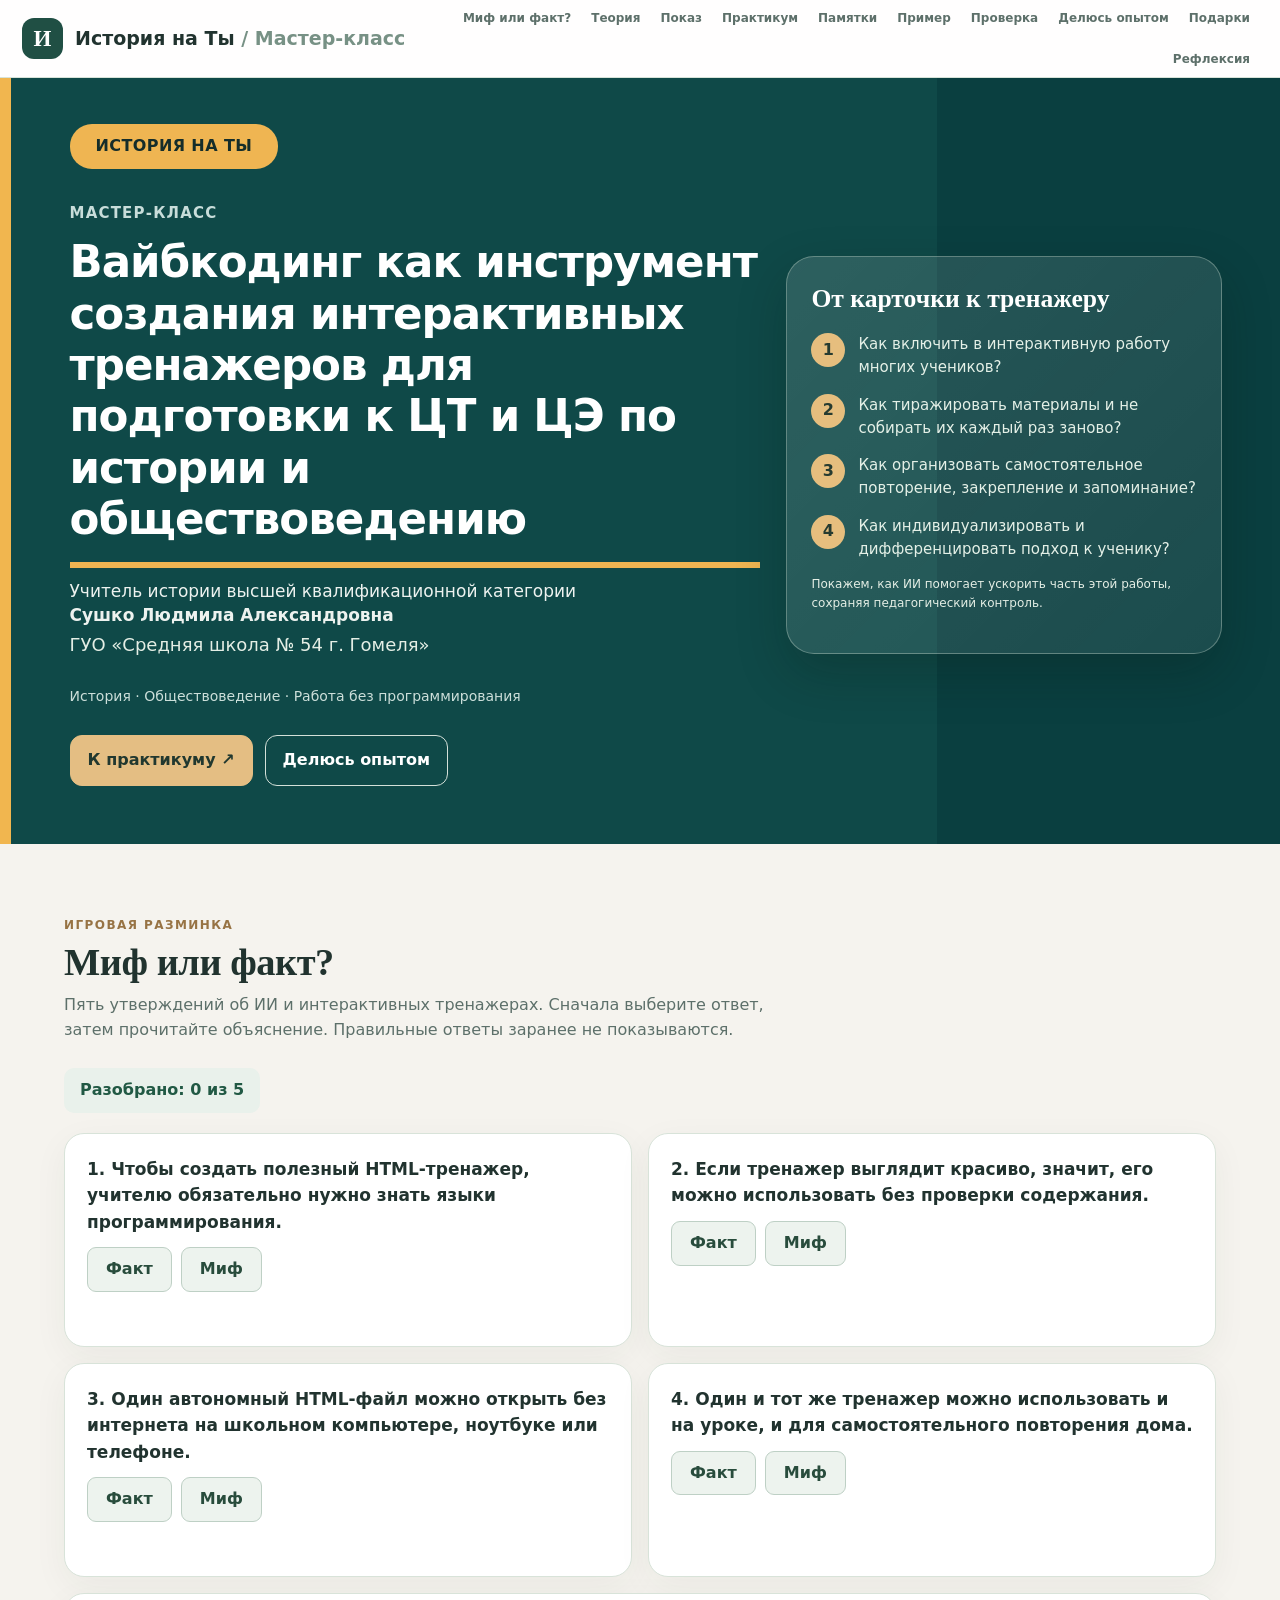
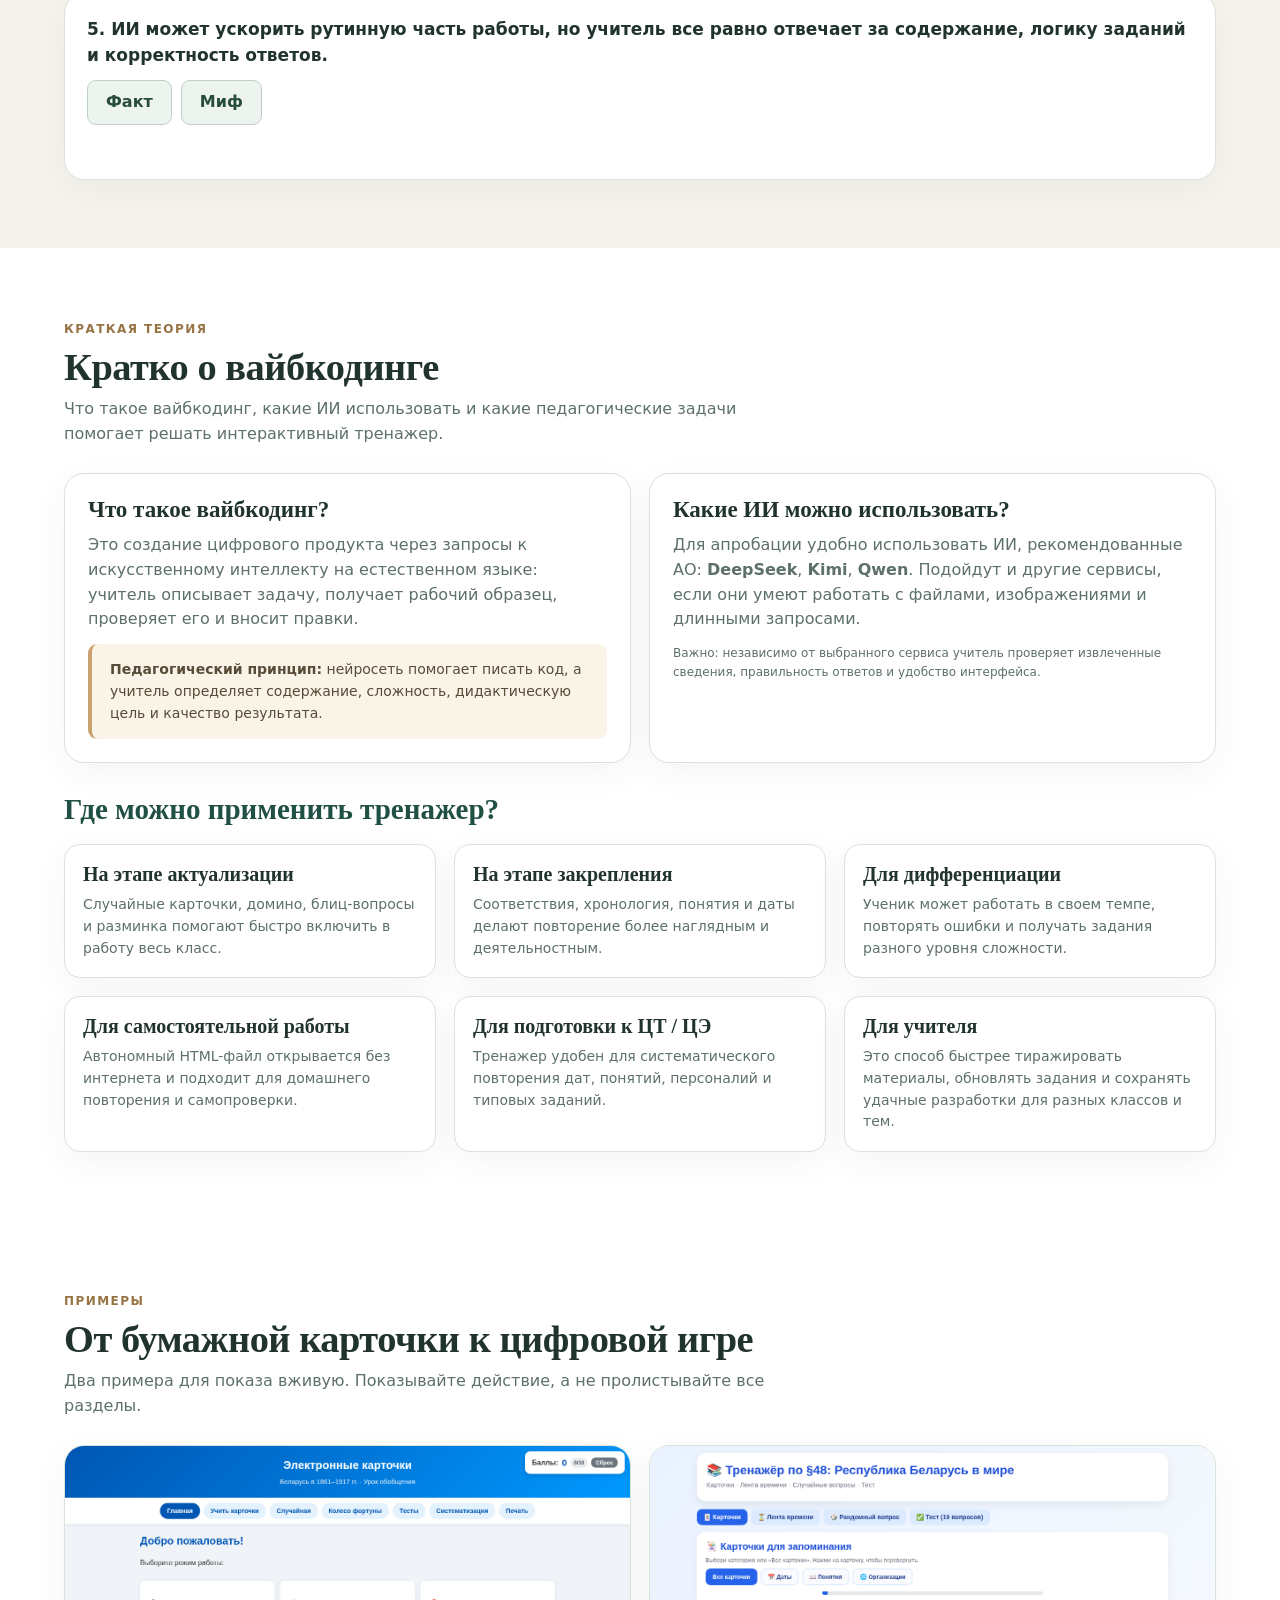
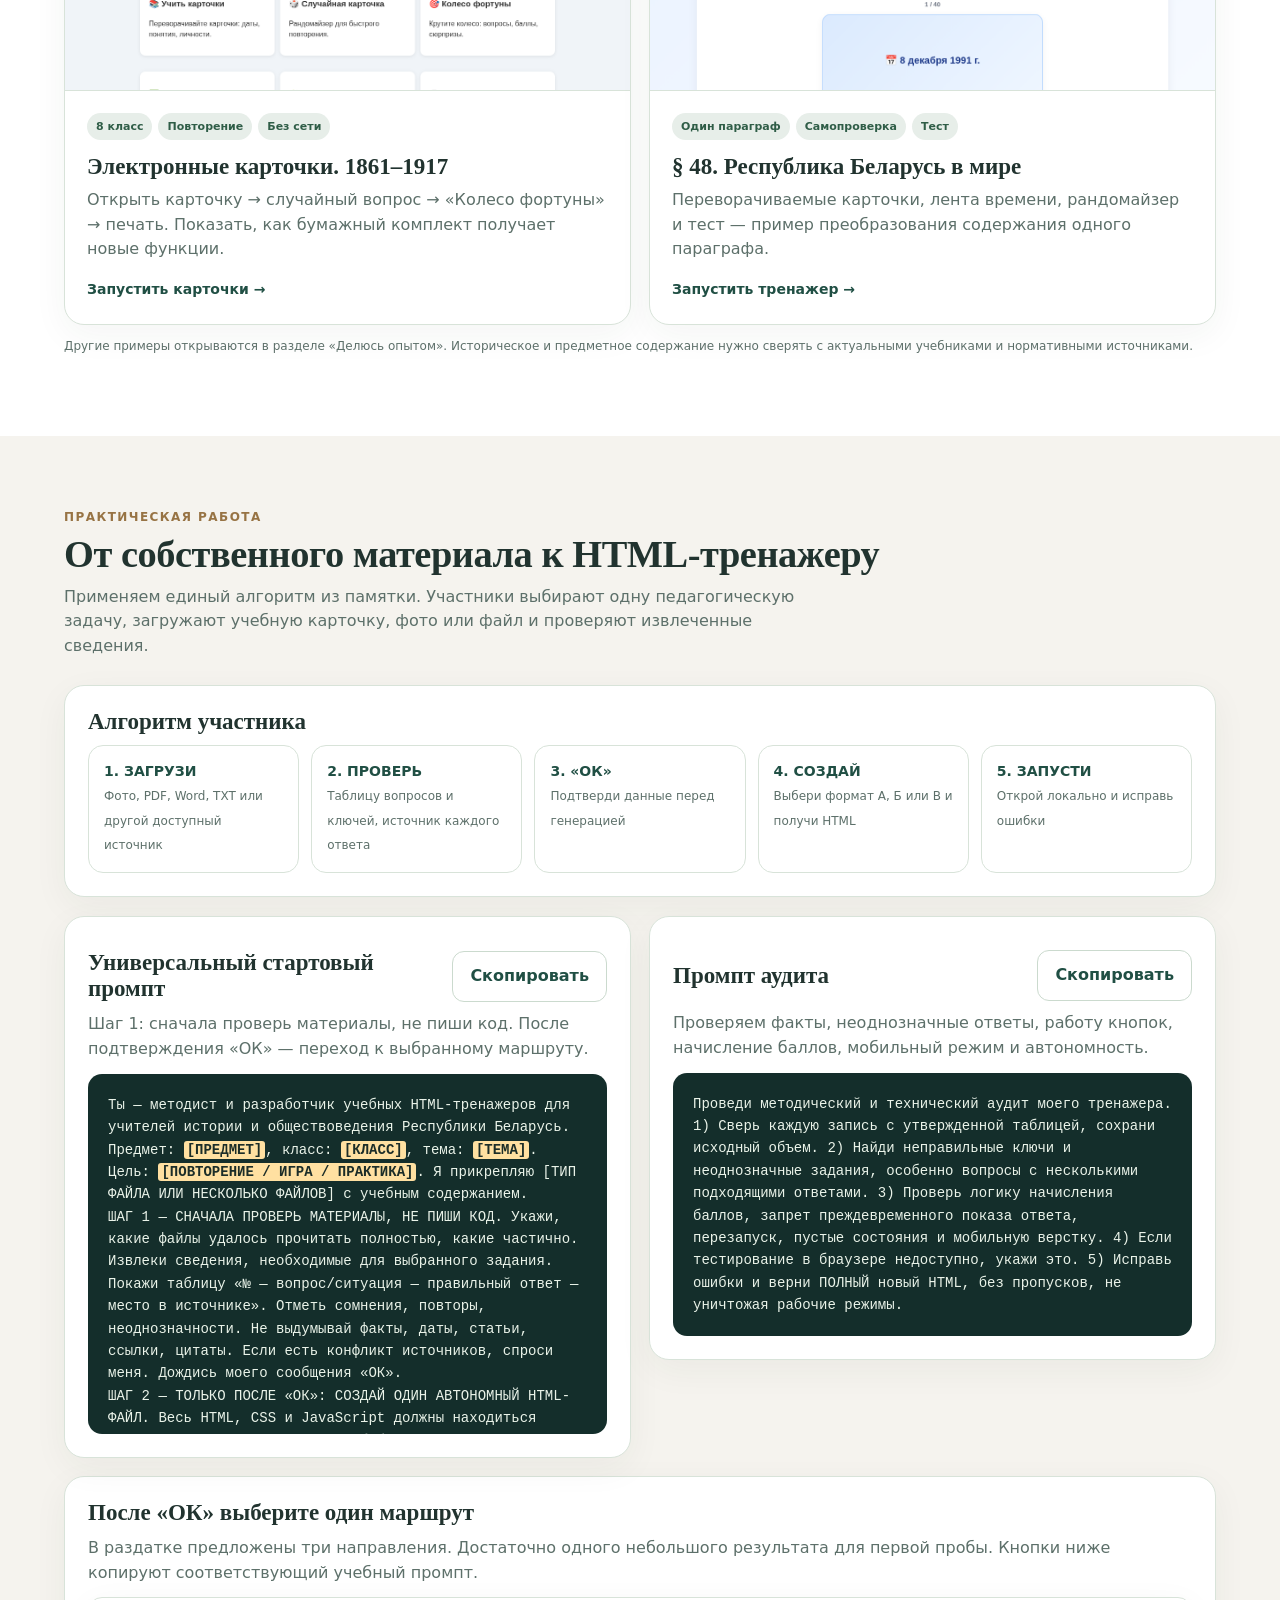
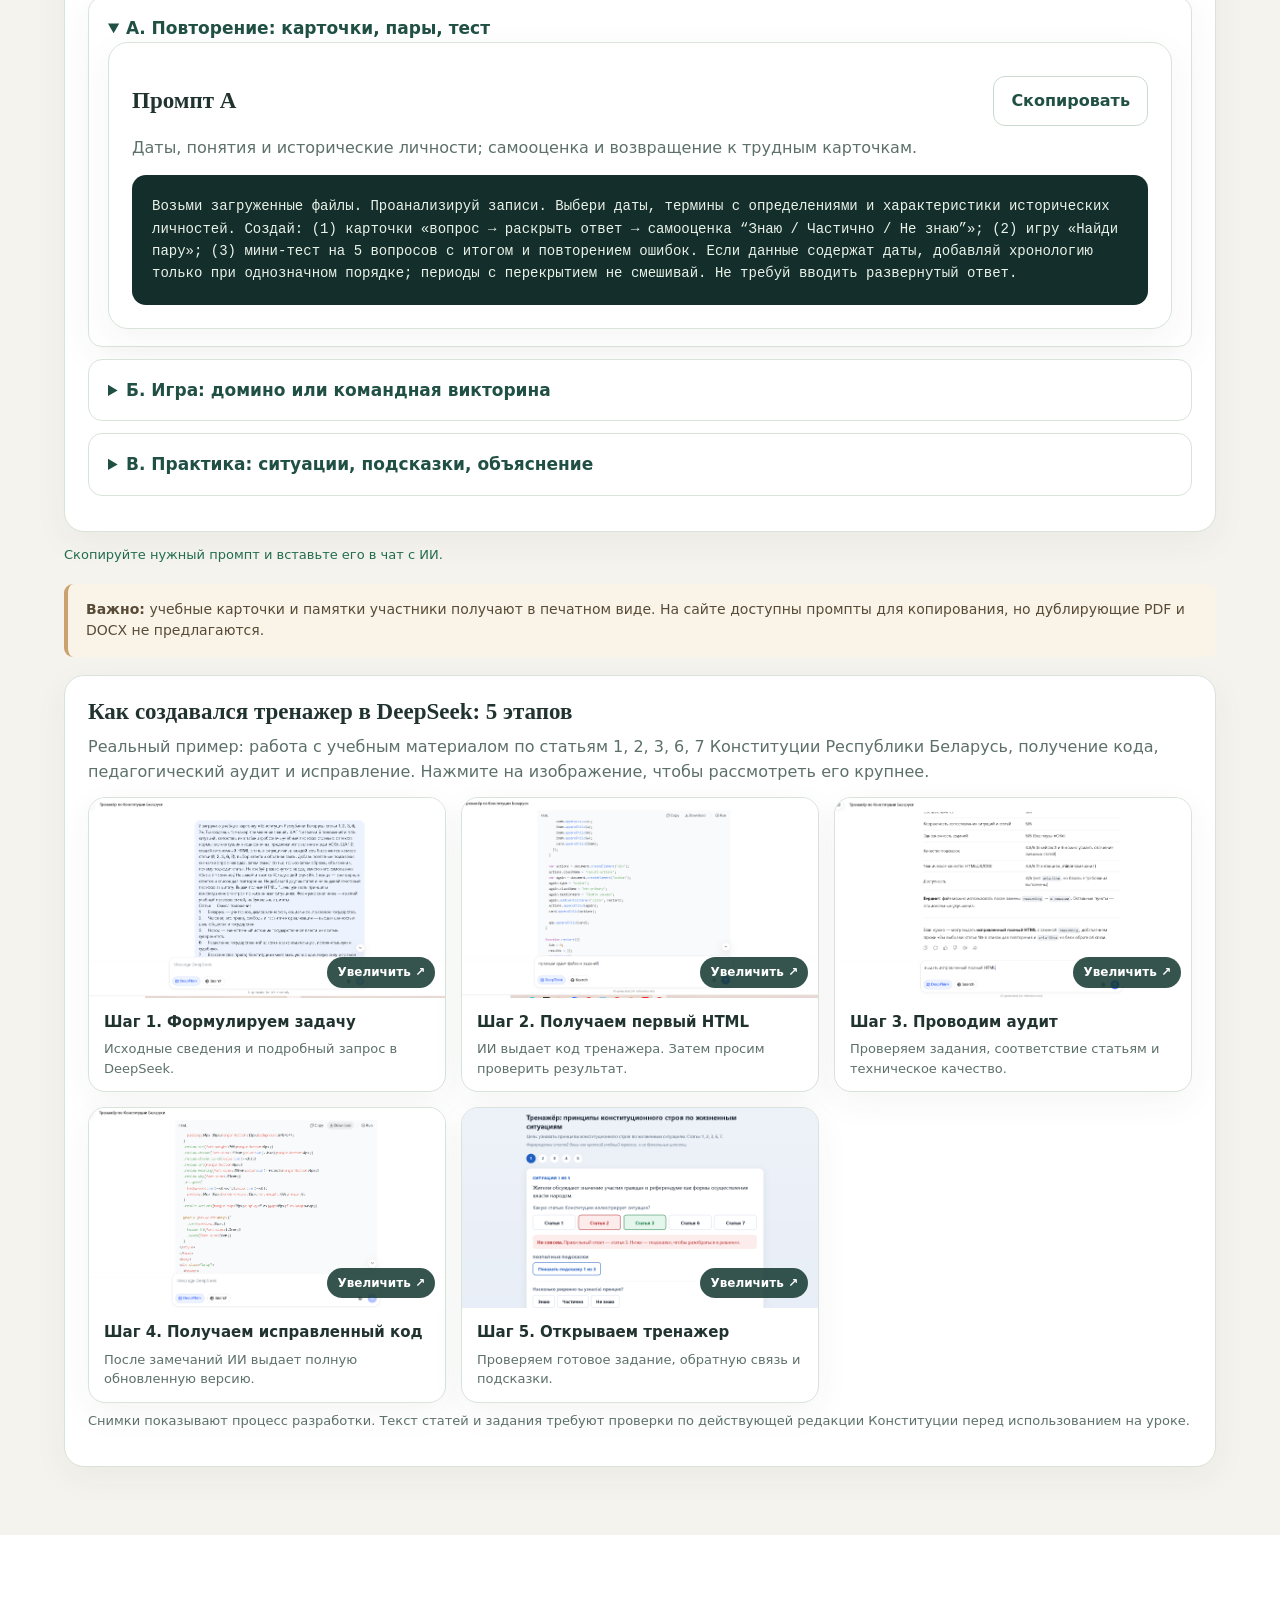
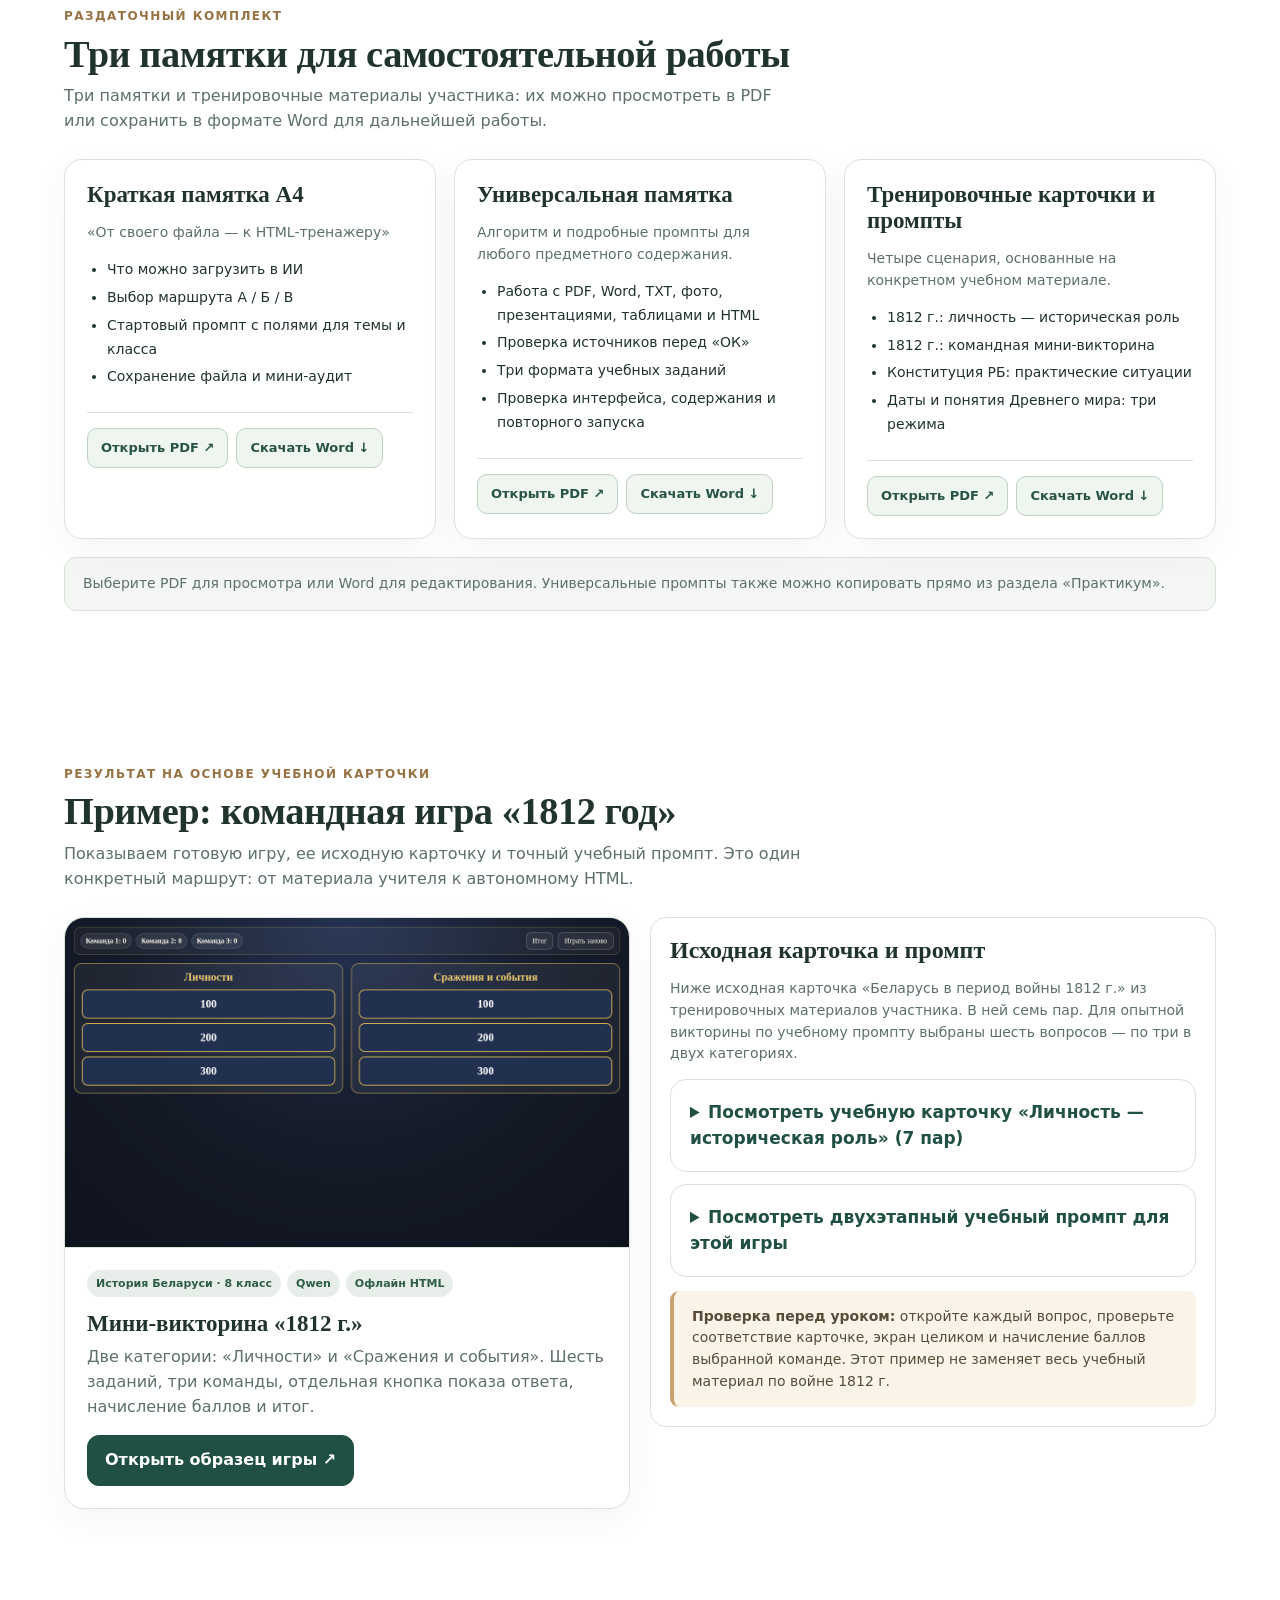
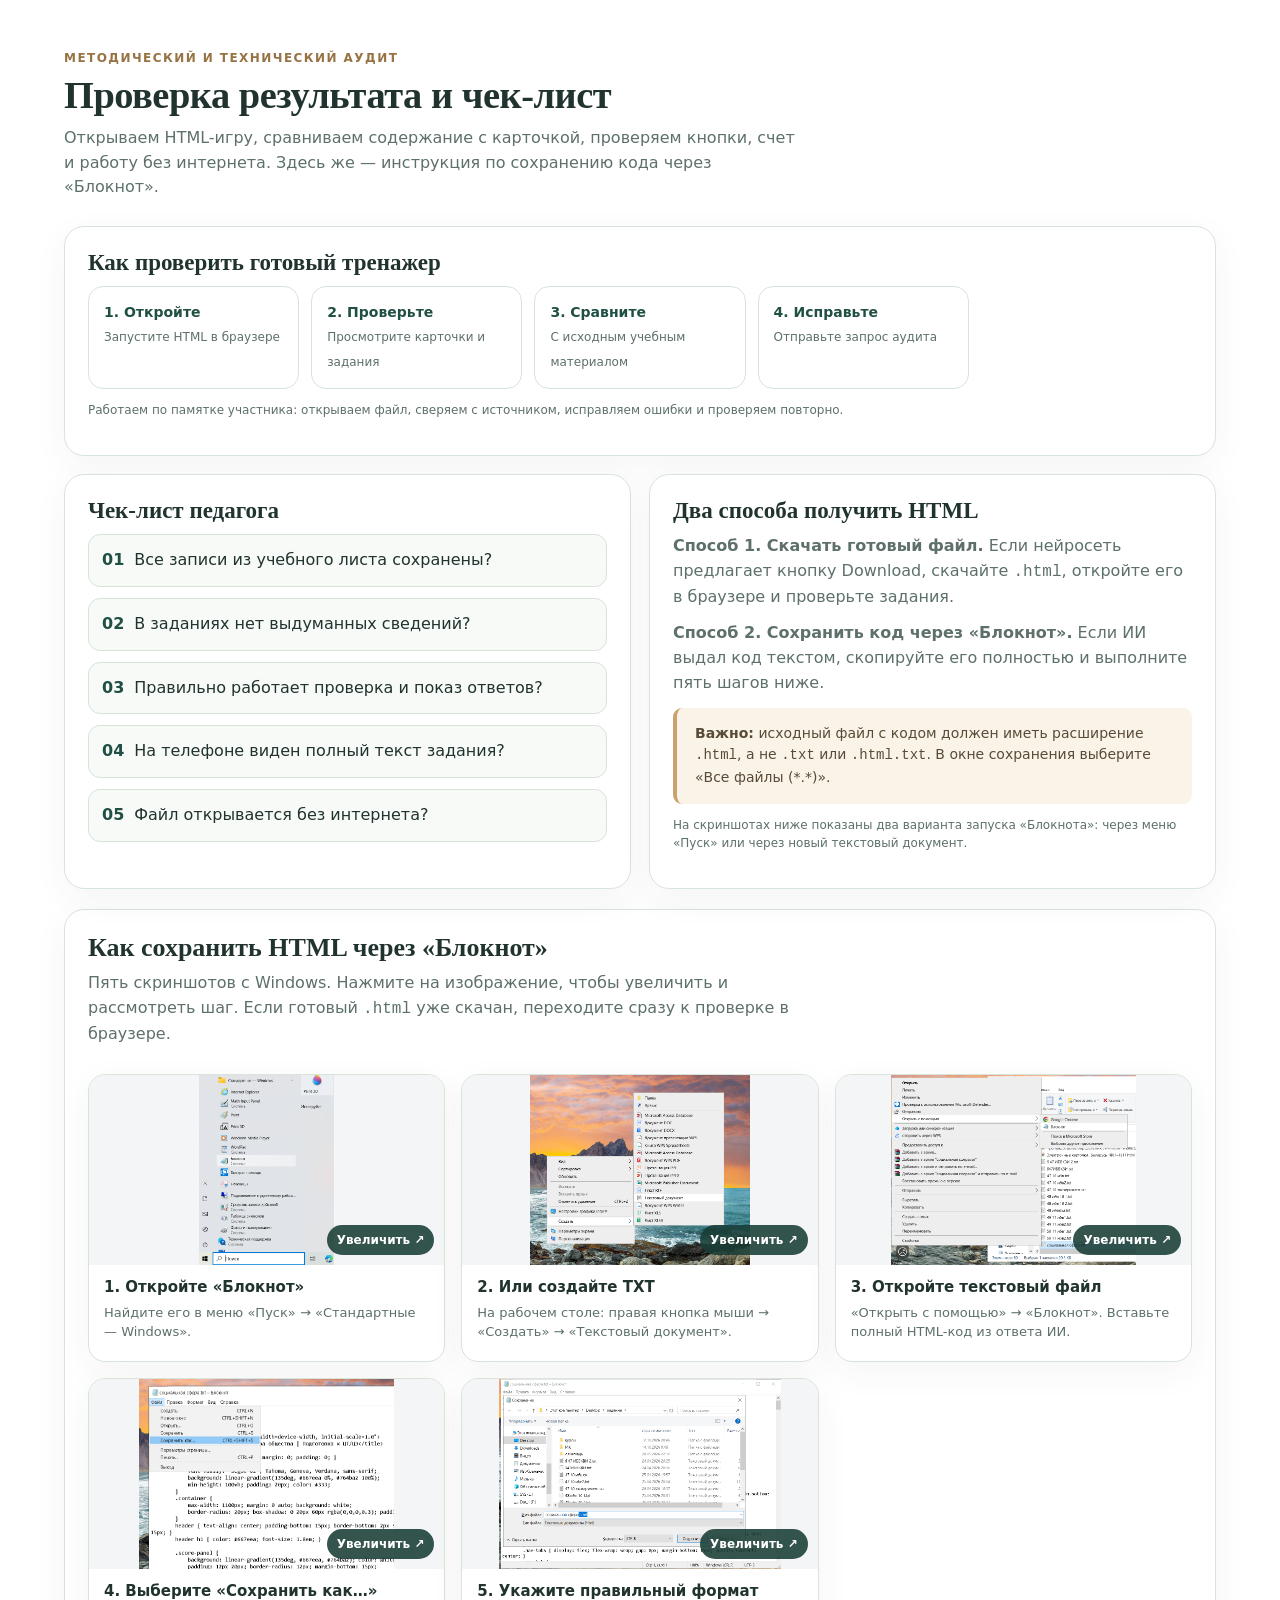
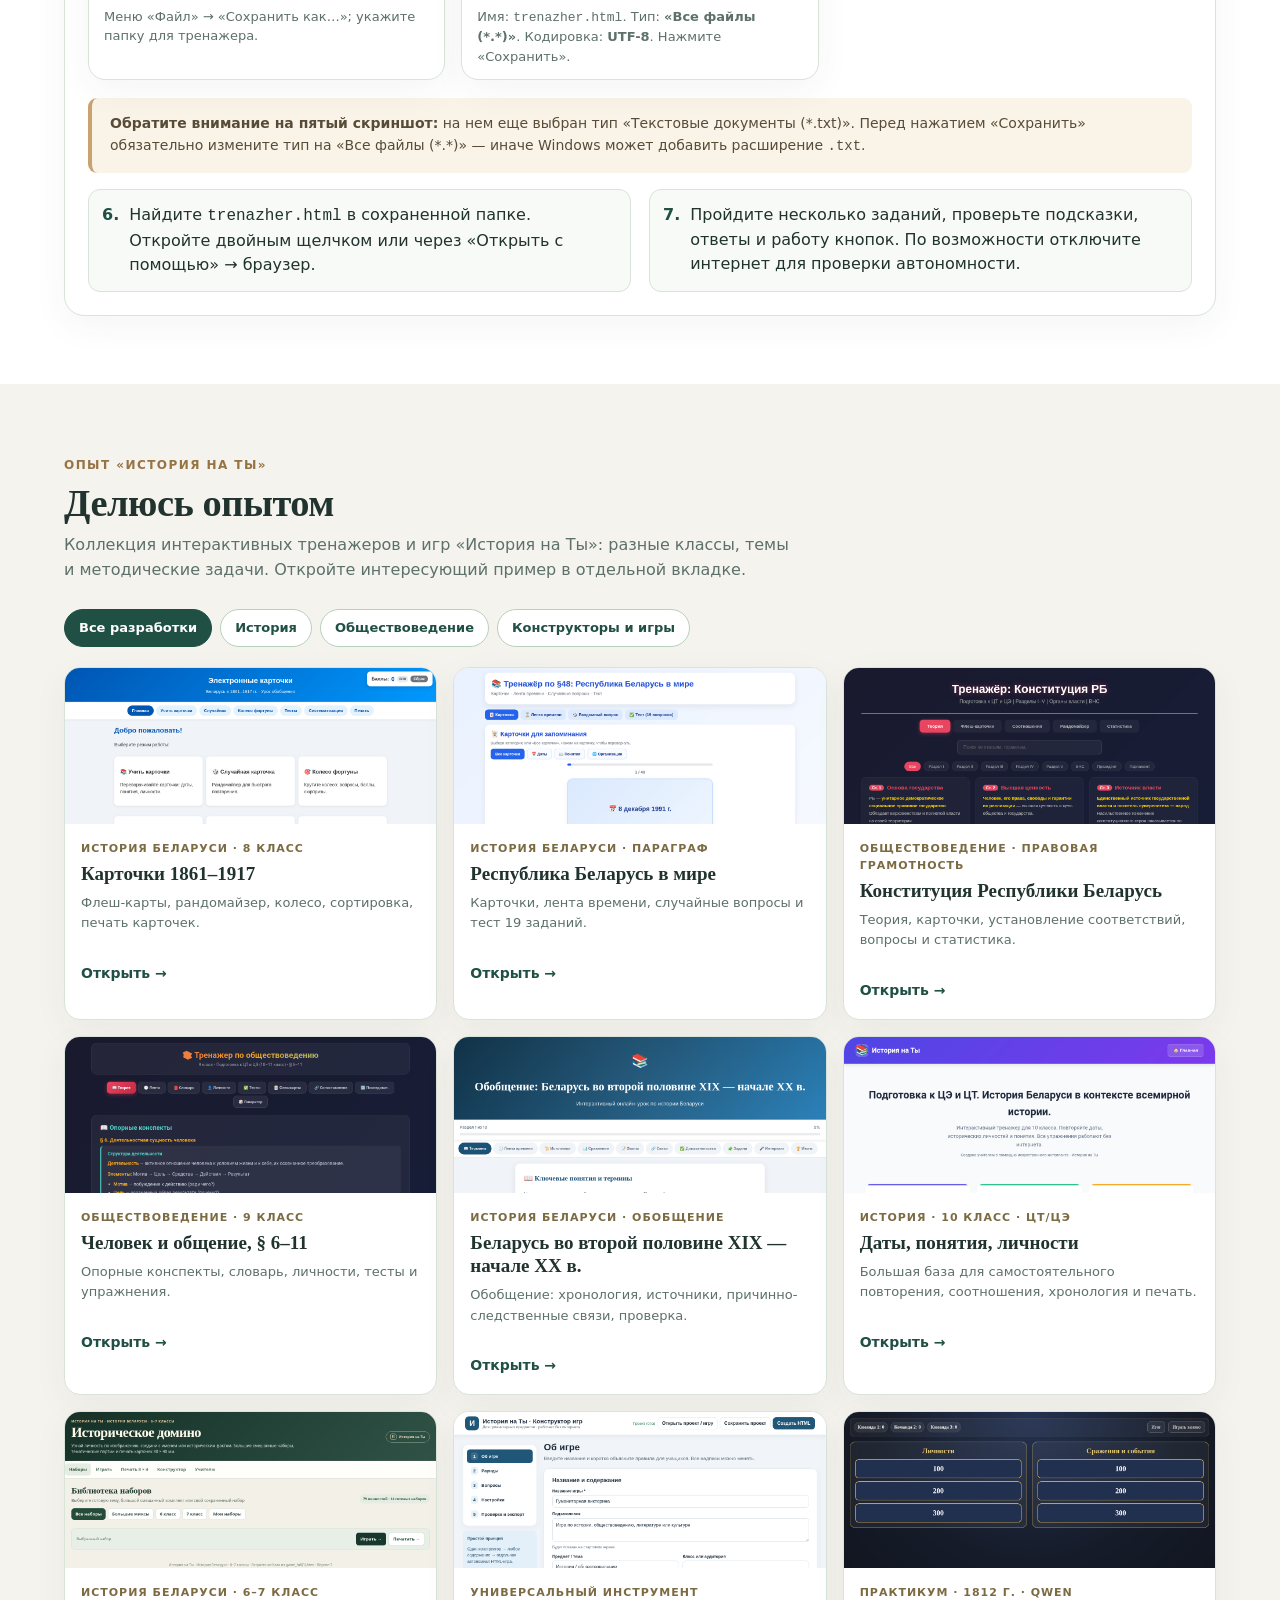
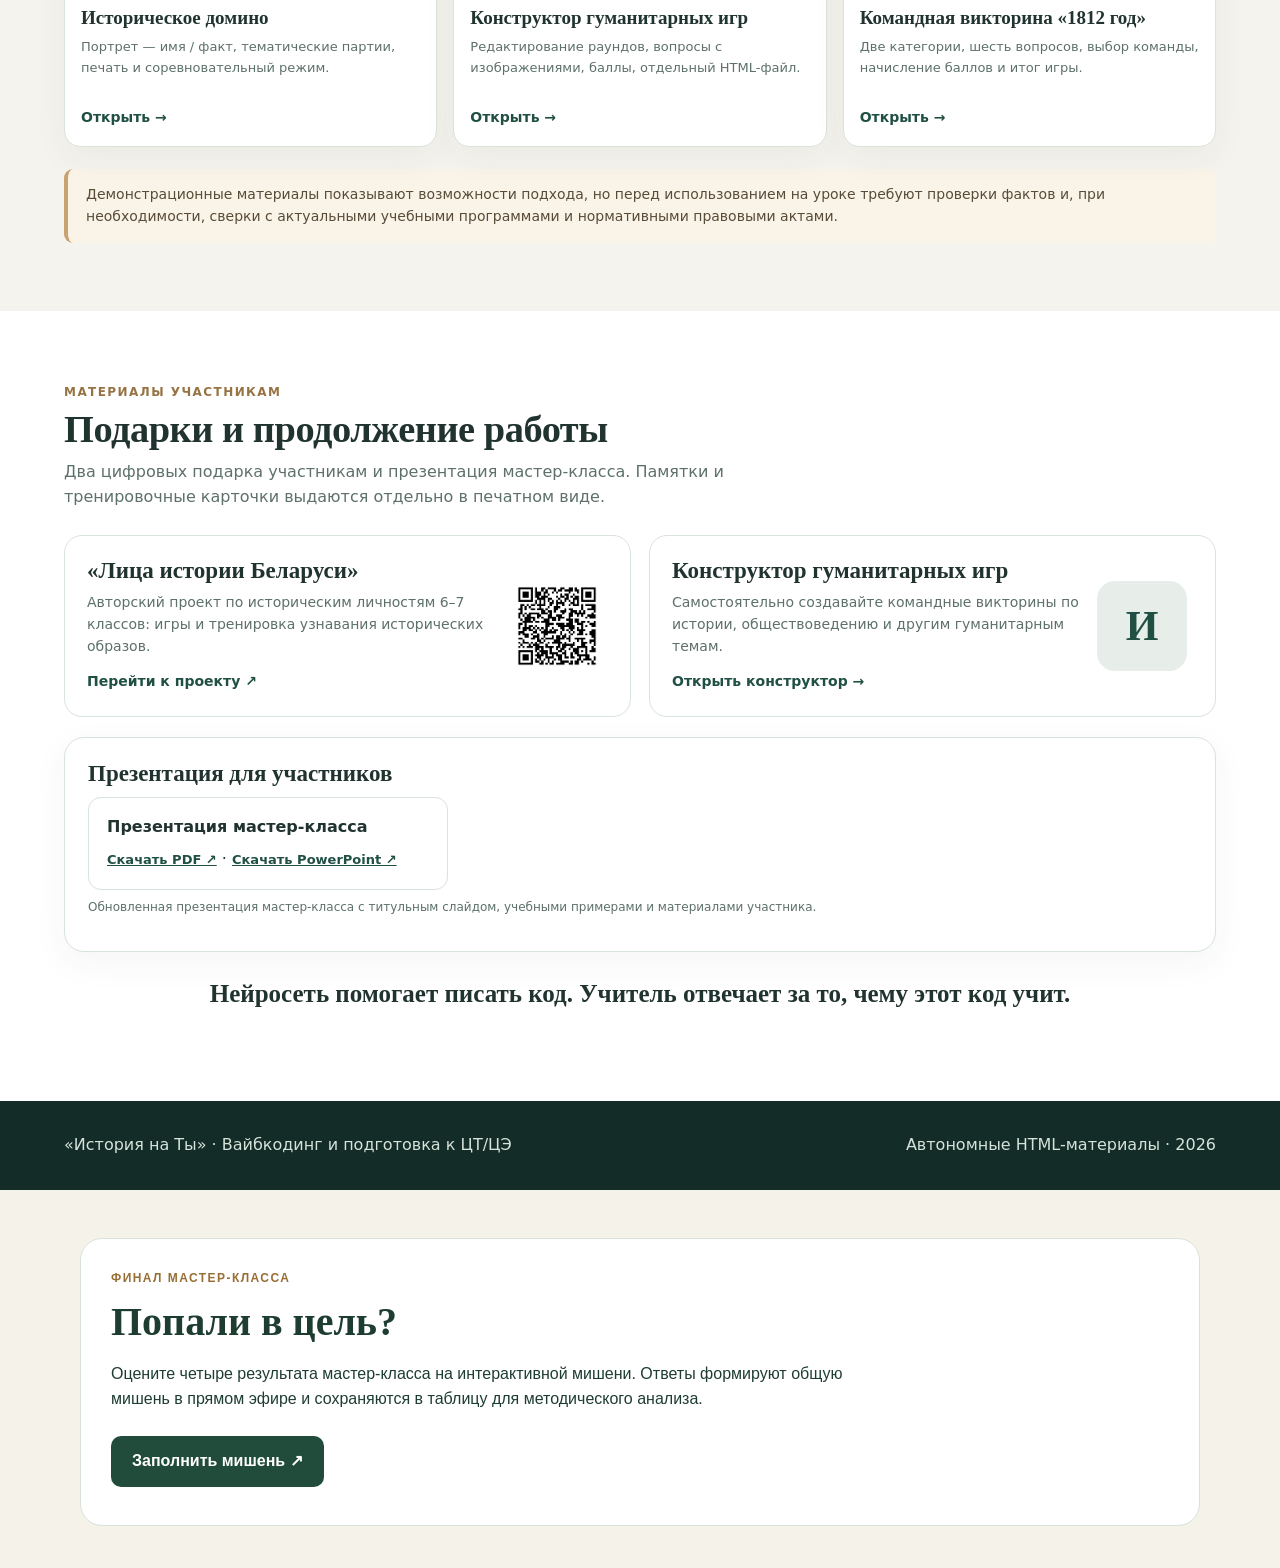
==== commit 12347eb6: "Добавлена интерактивная рефлексия МК." ====
--- a/index.html
+++ b/index.html
@@ -118,7 +118,7 @@
 </head>
 <body>
 <a class="skip" href="#home">К материалам</a>
-<header class="top"><div class="wrap bar"><a class="brand" href="#home"><span class="mark">И</span><span>История на Ты <span style="color:#779185;font-weight:550">/ Мастер-класс</span></span></a><nav aria-label="Разделы сайта"><a href="#myth">Миф или факт?</a><a href="#theory">Теория</a><a href="#showcase">Показ</a><a href="#practice">Практикум</a><a href="#handouts">Памятки</a><a href="#example">Пример</a><a href="#verification">Проверка</a><a href="#examples">Делюсь опытом</a><a href="#gifts">Подарки</a></nav></div></header>
+<header class="top"><div class="wrap bar"><a class="brand" href="#home"><span class="mark">И</span><span>История на Ты <span style="color:#779185;font-weight:550">/ Мастер-класс</span></span></a><nav aria-label="Разделы сайта"><a href="#myth">Миф или факт?</a><a href="#theory">Теория</a><a href="#showcase">Показ</a><a href="#practice">Практикум</a><a href="#handouts">Памятки</a><a href="#example">Пример</a><a href="#verification">Проверка</a><a href="#examples">Делюсь опытом</a><a href="#gifts">Подарки</a><a href="#reflection">Рефлексия</a></nav></div></header>
 <main id="home">
 <section class="hero"><div class="wrap heroGrid"><div><div class="heroBrand">ИСТОРИЯ НА ТЫ</div>
 <div class="eyebrow">МАСТЕР-КЛАСС</div>
@@ -234,4 +234,5 @@
 dlg.addEventListener('click', e=>{if(e.target===dlg)dlg.close();});
 dlg.addEventListener('keydown',e=>{if(e.key==='ArrowLeft'){e.preventDefault();show(current-1)}if(e.key==='ArrowRight'){e.preventDefault();show(current+1)}});
 })();
-</script></body></html>+</script><section id="reflection" style="background:#f4f2e9;padding:48px 20px;color:#1e3d31;font-family:Segoe UI,Arial,sans-serif"><div style="max-width:1120px;margin:auto;background:#fff;border:1px solid #d8e2d8;border-radius:22px;padding:30px"><div style="font-size:12px;font-weight:800;letter-spacing:.12em;color:#986e35">ФИНАЛ МАСТЕР-КЛАССА</div><h2 style="font:750 clamp(28px,4vw,40px) Georgia,serif;margin:10px 0">Попали в цель?</h2><p style="max-width:740px;line-height:1.6">Оцените четыре результата мастер-класса на интерактивной мишени. Ответы формируют общую мишень в прямом эфире и сохраняются в таблицу для методического анализа.</p><a href="reflection.html" style="display:inline-block;background:#214c3b;color:#fff;padding:13px 21px;border-radius:10px;text-decoration:none;font-weight:750;margin:8px 8px 8px 0">Заполнить мишень ↗</a></div></section>
+</body></html>
